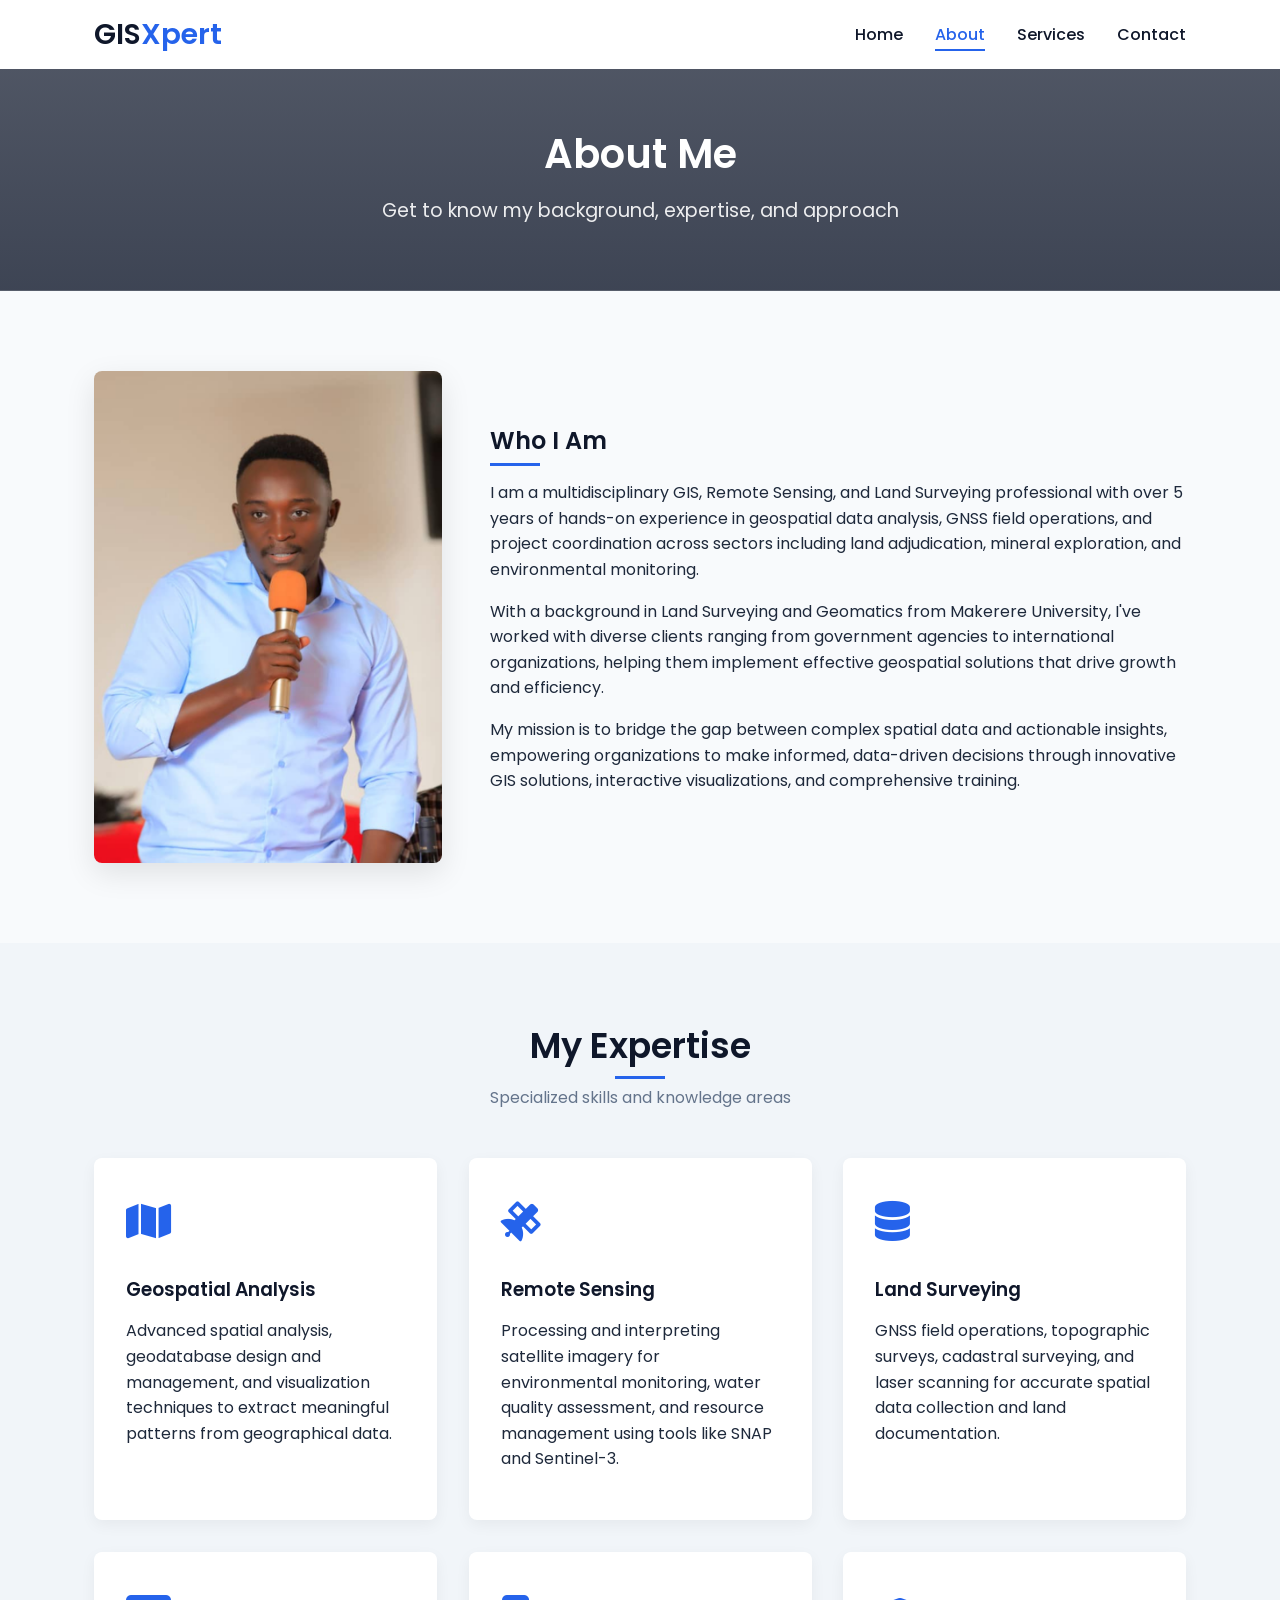
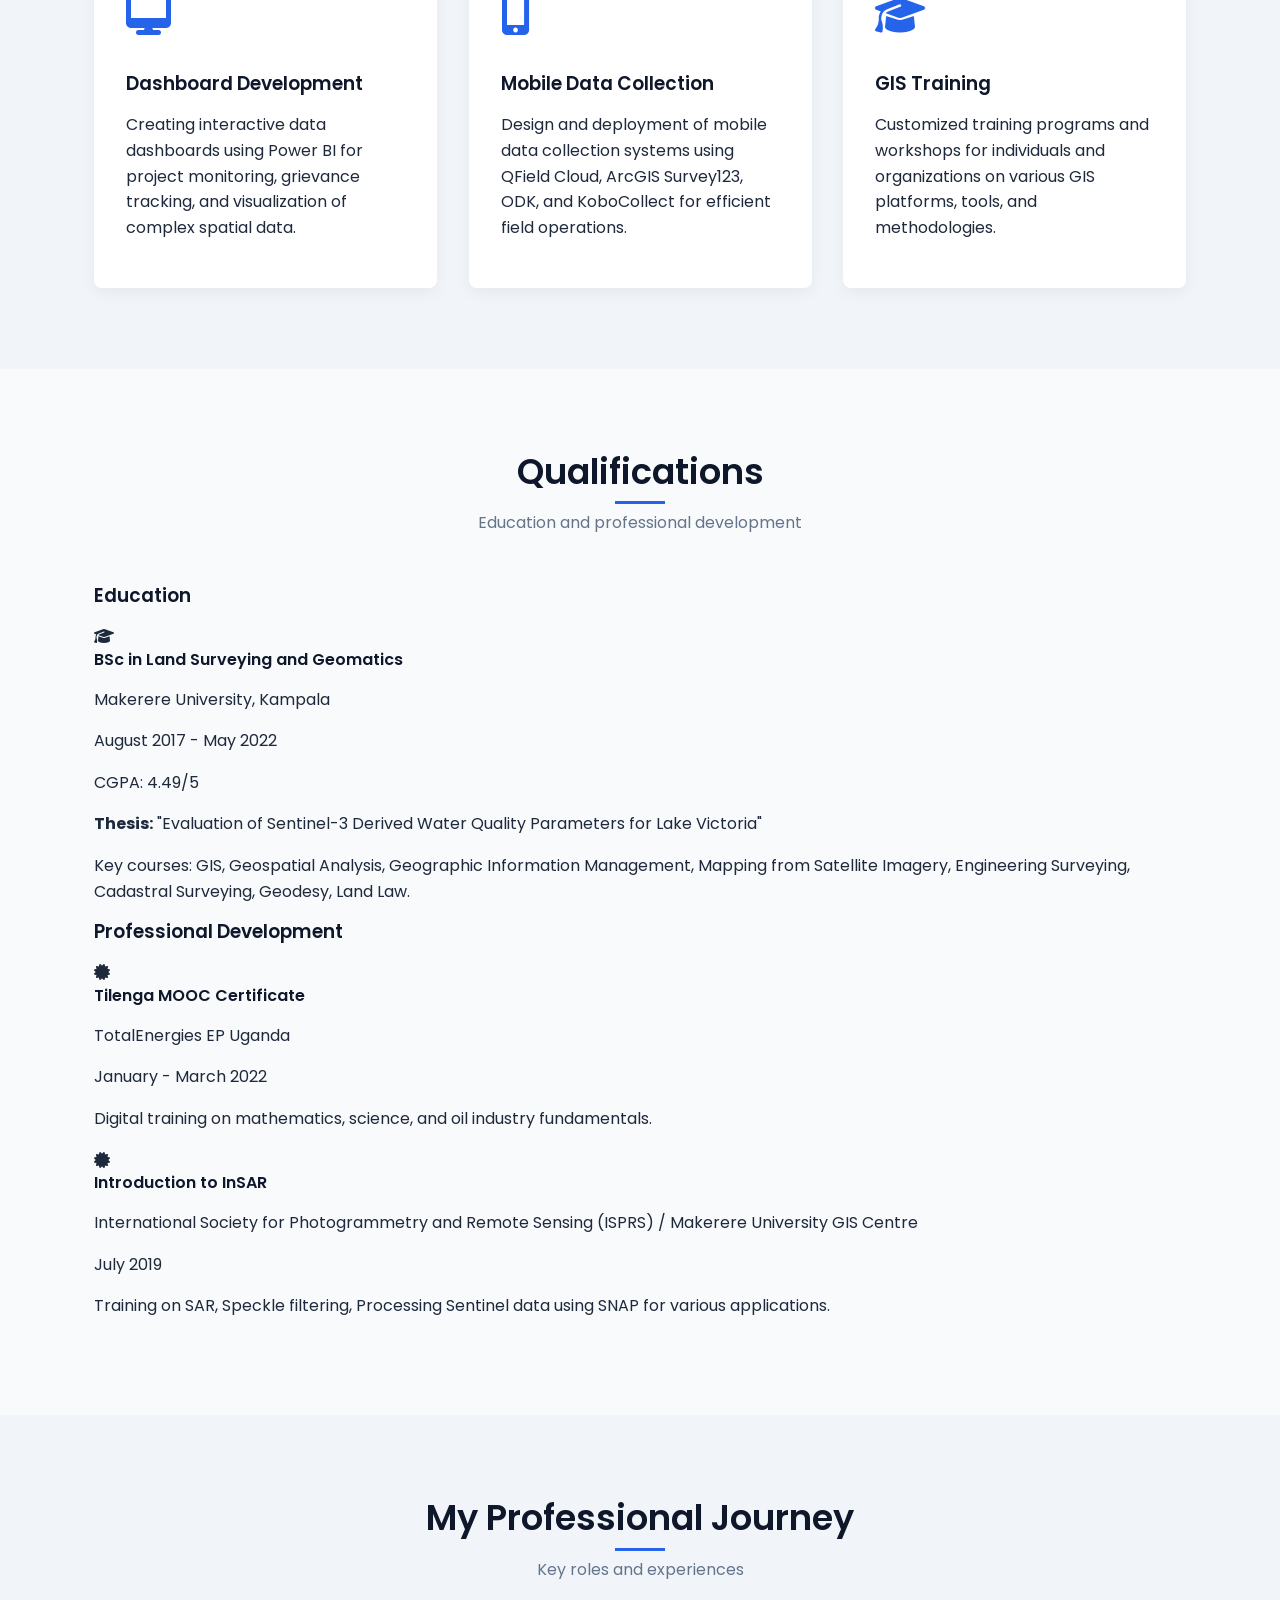
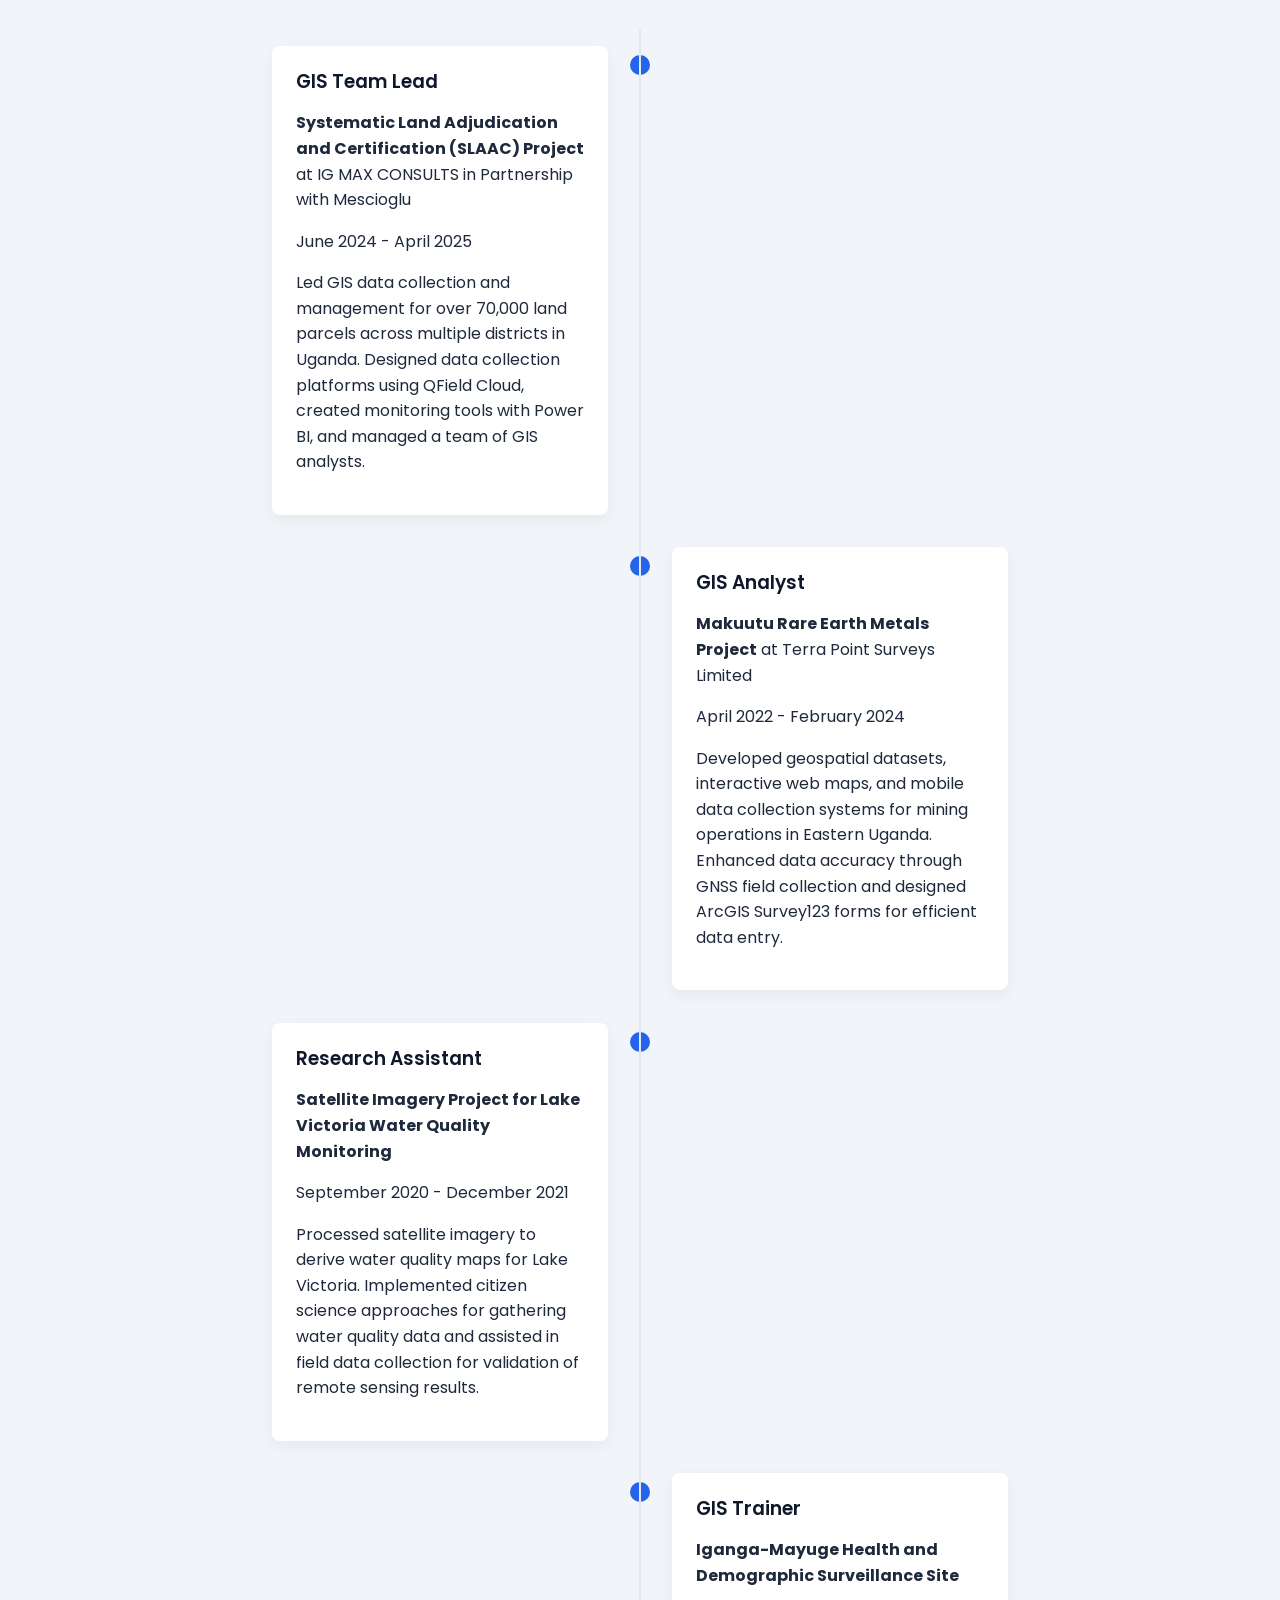
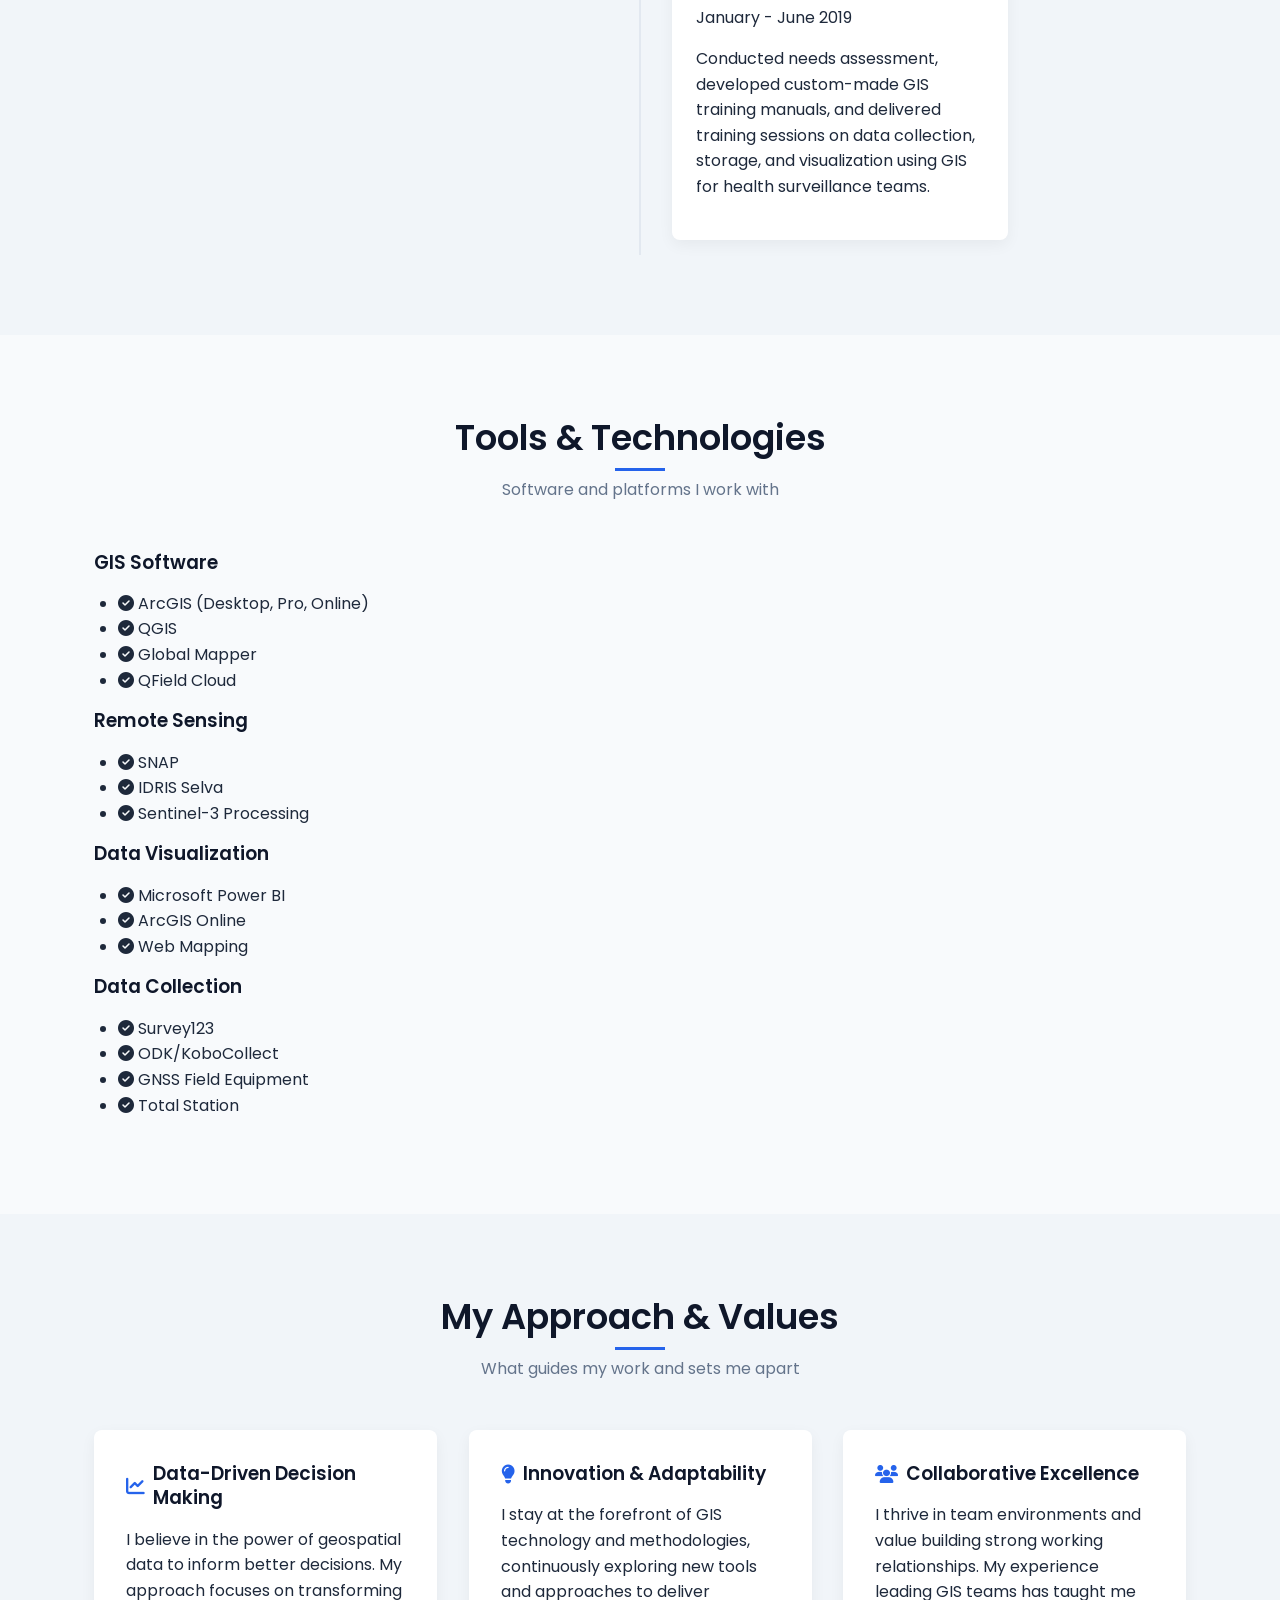
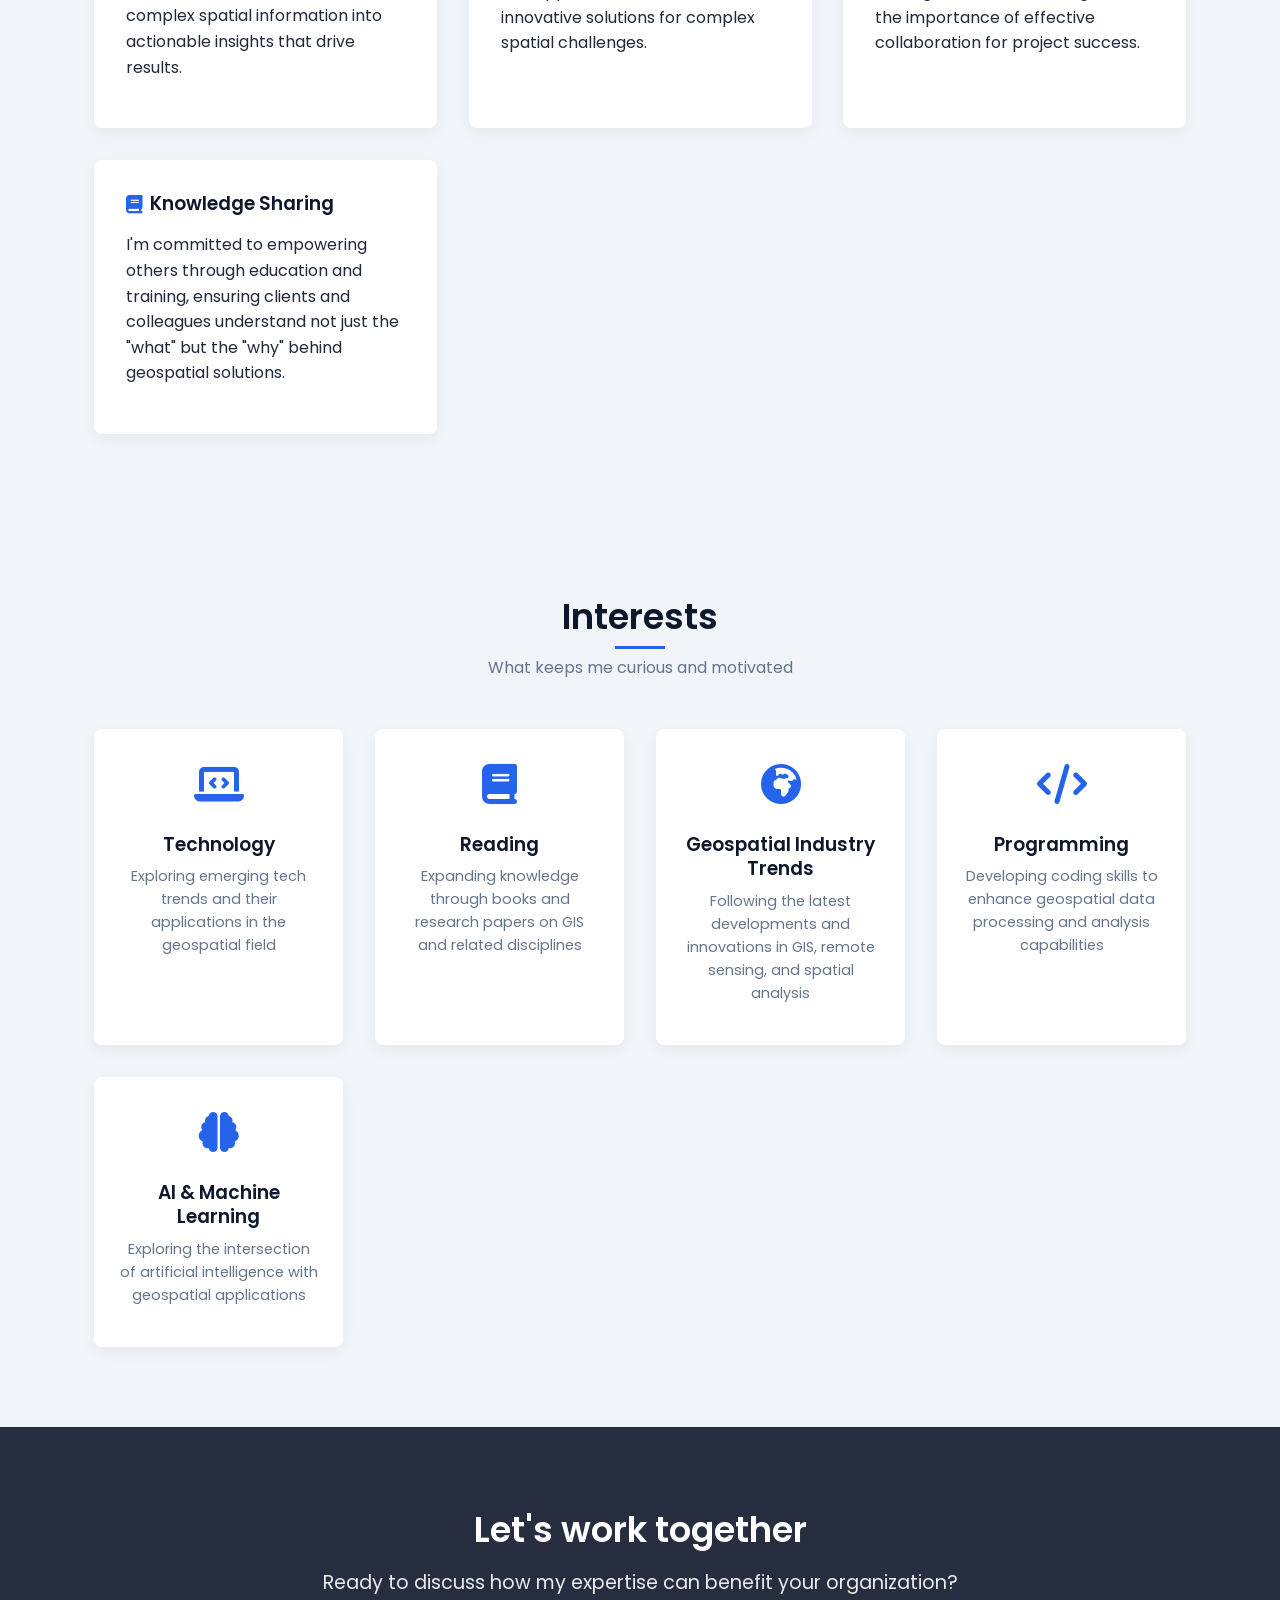
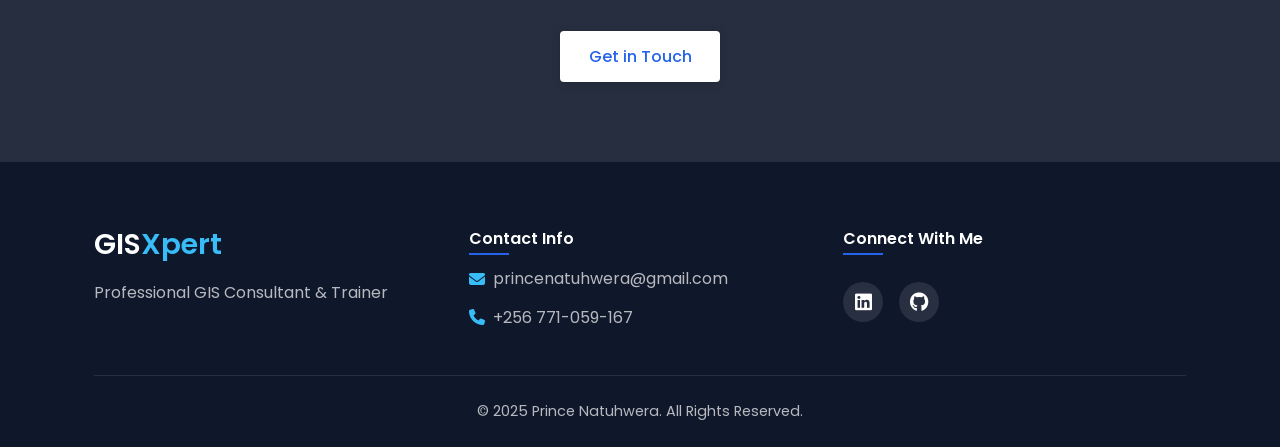
==== about.html @ b5d8c7f3 "Initial commit" ====
<!DOCTYPE html>
<html lang="en">
<head>
    <meta charset="UTF-8">
    <meta name="viewport" content="width=device-width, initial-scale=1.0">
    <meta name="description" content="Learn about Natuhwera Prince - GIS Consultant, Remote Sensing Expert, and Land Surveying Professional">
    <title>About Me | Prince Natuhwera - GIS Consultant & Trainer</title>
    <link rel="stylesheet" href="assets/css/style.css">
    <link rel="stylesheet" href="assets/css/responsive.css">
    <link rel="preconnect" href="https://fonts.googleapis.com">
    <link rel="preconnect" href="https://fonts.gstatic.com" crossorigin>
    <link href="https://fonts.googleapis.com/css2?family=Poppins:wght@300;400;500;600;700&display=swap" rel="stylesheet">
    <link rel="stylesheet" href="https://cdnjs.cloudflare.com/ajax/libs/font-awesome/6.4.0/css/all.min.css">
    <link rel="icon" type="image/x-icon" href="favicon.ico">
</head>
<body>
    <!-- Header -->
    <header id="header">
        <div class="container">
            <div class="logo">
                <a href="index.html">
                    <h1>GIS<span>Xpert</span></h1>
                </a>
            </div>
            <nav id="nav-menu">
                <ul class="nav-links">
                    <li><a href="index.html">Home</a></li>
                    <li><a href="about.html" class="active">About</a></li>
                    <li><a href="services.html">Services</a></li>
                    <li><a href="contact.html">Contact</a></li>
                </ul>
                <div class="hamburger">
                    <span class="bar"></span>
                    <span class="bar"></span>
                    <span class="bar"></span>
                </div>
            </nav>
        </div>
    </header>

    <!-- Page Banner -->
    <section id="page-banner">
        <div class="container">
            <h1>About Me</h1>
            <p>Get to know my background, expertise, and approach</p>
        </div>
    </section>

    <!-- About Me Section -->
    <section id="about-me">
        <div class="container">
            <div class="about-content">
                <div class="about-image">
                    <img src="assets/images/Prince.png" alt="Prince Natuhwera - GIS Consultant Profile Photo">
                </div>
                <div class="about-text">
                    <h2>Who I Am</h2>
                    <p>I am a multidisciplinary GIS, Remote Sensing, and Land Surveying professional with over 5 years of hands-on experience in geospatial data analysis, GNSS field operations, and project coordination across sectors including land adjudication, mineral exploration, and environmental monitoring.</p>
                    <p>With a background in Land Surveying and Geomatics from Makerere University, I've worked with diverse clients ranging from government agencies to international organizations, helping them implement effective geospatial solutions that drive growth and efficiency.</p>
                    <p>My mission is to bridge the gap between complex spatial data and actionable insights, empowering organizations to make informed, data-driven decisions through innovative GIS solutions, interactive visualizations, and comprehensive training.</p>
                </div>
            </div>
        </div>
    </section>

    <!-- Expertise Section -->
    <section id="expertise" class="alt-bg">
        <div class="container">
            <div class="section-title">
                <h2>My Expertise</h2>
                <p>Specialized skills and knowledge areas</p>
            </div>
            <div class="expertise-grid">
                <div class="expertise-card">
                    <div class="expertise-icon">
                        <i class="fas fa-map"></i>
                    </div>
                    <h3>Geospatial Analysis</h3>
                    <p>Advanced spatial analysis, geodatabase design and management, and visualization techniques to extract meaningful patterns from geographical data.</p>
                </div>
                <div class="expertise-card">
                    <div class="expertise-icon">
                        <i class="fas fa-satellite"></i>
                    </div>
                    <h3>Remote Sensing</h3>
                    <p>Processing and interpreting satellite imagery for environmental monitoring, water quality assessment, and resource management using tools like SNAP and Sentinel-3.</p>
                </div>
                <div class="expertise-card">
                    <div class="expertise-icon">
                        <i class="fas fa-database"></i>
                    </div>
                    <h3>Land Surveying</h3>
                    <p>GNSS field operations, topographic surveys, cadastral surveying, and laser scanning for accurate spatial data collection and land documentation.</p>
                </div>
                <div class="expertise-card">
                    <div class="expertise-icon">
                        <i class="fas fa-desktop"></i>
                    </div>
                    <h3>Dashboard Development</h3>
                    <p>Creating interactive data dashboards using Power BI for project monitoring, grievance tracking, and visualization of complex spatial data.</p>
                </div>
                <div class="expertise-card">
                    <div class="expertise-icon">
                        <i class="fas fa-mobile-alt"></i>
                    </div>
                    <h3>Mobile Data Collection</h3>
                    <p>Design and deployment of mobile data collection systems using QField Cloud, ArcGIS Survey123, ODK, and KoboCollect for efficient field operations.</p>
                </div>
                <div class="expertise-card">
                    <div class="expertise-icon">
                        <i class="fas fa-graduation-cap"></i>
                    </div>
                    <h3>GIS Training</h3>
                    <p>Customized training programs and workshops for individuals and organizations on various GIS platforms, tools, and methodologies.</p>
                </div>
            </div>
        </div>
    </section>

    <!-- Qualifications Section -->
    <section id="qualifications">
        <div class="container">
            <div class="section-title">
                <h2>Qualifications</h2>
                <p>Education and professional development</p>
            </div>
            <div class="qualifications-content">
                <div class="education">
                    <h3>Education</h3>
                    <div class="qualification-item">
                        <div class="qualification-icon">
                            <i class="fas fa-graduation-cap"></i>
                        </div>
                        <div class="qualification-details">
                            <h4>BSc in Land Surveying and Geomatics</h4>
                            <p class="qualification-institution">Makerere University, Kampala</p>
                            <p class="qualification-years">August 2017 - May 2022</p>
                            <p>CGPA: 4.49/5</p>
                            <p><strong>Thesis:</strong> "Evaluation of Sentinel-3 Derived Water Quality Parameters for Lake Victoria"</p>
                            <p>Key courses: GIS, Geospatial Analysis, Geographic Information Management, Mapping from Satellite Imagery, Engineering Surveying, Cadastral Surveying, Geodesy, Land Law.</p>
                        </div>
                    </div>
                </div>
                
                <div class="certifications">
                    <h3>Professional Development</h3>
                    <div class="qualification-item">
                        <div class="qualification-icon">
                            <i class="fas fa-certificate"></i>
                        </div>
                        <div class="qualification-details">
                            <h4>Tilenga MOOC Certificate</h4>
                            <p class="qualification-institution">TotalEnergies EP Uganda</p>
                            <p class="qualification-years">January - March 2022</p>
                            <p>Digital training on mathematics, science, and oil industry fundamentals.</p>
                        </div>
                    </div>
                    <div class="qualification-item">
                        <div class="qualification-icon">
                            <i class="fas fa-certificate"></i>
                        </div>
                        <div class="qualification-details">
                            <h4>Introduction to InSAR</h4>
                            <p class="qualification-institution">International Society for Photogrammetry and Remote Sensing (ISPRS) / Makerere University GIS Centre</p>
                            <p class="qualification-years">July 2019</p>
                            <p>Training on SAR, Speckle filtering, Processing Sentinel data using SNAP for various applications.</p>
                        </div>
                    </div>
                </div>
            </div>
        </div>
    </section>

    <!-- Professional Journey -->
    <section id="journey" class="alt-bg">
        <div class="container">
            <div class="section-title">
                <h2>My Professional Journey</h2>
                <p>Key roles and experiences</p>
            </div>
            <div class="timeline">
                <div class="timeline-item">
                    <div class="timeline-dot"></div>
                    <div class="timeline-content">
                        <h3>GIS Team Lead</h3>
                        <p><strong>Systematic Land Adjudication and Certification (SLAAC) Project</strong> at IG MAX CONSULTS in Partnership with Mescioglu</p>
                        <p>June 2024 - April 2025</p>
                        <p>Led GIS data collection and management for over 70,000 land parcels across multiple districts in Uganda. Designed data collection platforms using QField Cloud, created monitoring tools with Power BI, and managed a team of GIS analysts.</p>
                    </div>
                </div>
                <div class="timeline-item">
                    <div class="timeline-dot"></div>
                    <div class="timeline-content">
                        <h3>GIS Analyst</h3>
                        <p><strong>Makuutu Rare Earth Metals Project</strong> at Terra Point Surveys Limited</p>
                        <p>April 2022 - February 2024</p>
                        <p>Developed geospatial datasets, interactive web maps, and mobile data collection systems for mining operations in Eastern Uganda. Enhanced data accuracy through GNSS field collection and designed ArcGIS Survey123 forms for efficient data entry.</p>
                    </div>
                </div>
                <div class="timeline-item">
                    <div class="timeline-dot"></div>
                    <div class="timeline-content">
                        <h3>Research Assistant</h3>
                        <p><strong>Satellite Imagery Project for Lake Victoria Water Quality Monitoring</strong></p>
                        <p>September 2020 - December 2021</p>
                        <p>Processed satellite imagery to derive water quality maps for Lake Victoria. Implemented citizen science approaches for gathering water quality data and assisted in field data collection for validation of remote sensing results.</p>
                    </div>
                </div>
                <div class="timeline-item">
                    <div class="timeline-dot"></div>
                    <div class="timeline-content">
                        <h3>GIS Trainer</h3>
                        <p><strong>Iganga-Mayuge Health and Demographic Surveillance Site</strong></p>
                        <p>January - June 2019</p>
                        <p>Conducted needs assessment, developed custom-made GIS training manuals, and delivered training sessions on data collection, storage, and visualization using GIS for health surveillance teams.</p>
                    </div>
                </div>
            </div>
        </div>
    </section>

    <!-- Tools & Technologies -->
    <section id="tools">
        <div class="container">
            <div class="section-title">
                <h2>Tools & Technologies</h2>
                <p>Software and platforms I work with</p>
            </div>
            <div class="tools-grid">
                <div class="tool-category">
                    <h3>GIS Software</h3>
                    <ul class="tools-list">
                        <li><i class="fas fa-check-circle"></i> ArcGIS (Desktop, Pro, Online)</li>
                        <li><i class="fas fa-check-circle"></i> QGIS</li>
                        <li><i class="fas fa-check-circle"></i> Global Mapper</li>
                        <li><i class="fas fa-check-circle"></i> QField Cloud</li>
                    </ul>
                </div>
                <div class="tool-category">
                    <h3>Remote Sensing</h3>
                    <ul class="tools-list">
                        <li><i class="fas fa-check-circle"></i> SNAP</li>
                        <li><i class="fas fa-check-circle"></i> IDRIS Selva</li>
                        <li><i class="fas fa-check-circle"></i> Sentinel-3 Processing</li>
                    </ul>
                </div>
                <div class="tool-category">
                    <h3>Data Visualization</h3>
                    <ul class="tools-list">
                        <li><i class="fas fa-check-circle"></i> Microsoft Power BI</li>
                        <li><i class="fas fa-check-circle"></i> ArcGIS Online</li>
                        <li><i class="fas fa-check-circle"></i> Web Mapping</li>
                    </ul>
                </div>
                <div class="tool-category">
                    <h3>Data Collection</h3>
                    <ul class="tools-list">
                        <li><i class="fas fa-check-circle"></i> Survey123</li>
                        <li><i class="fas fa-check-circle"></i> ODK/KoboCollect</li>
                        <li><i class="fas fa-check-circle"></i> GNSS Field Equipment</li>
                        <li><i class="fas fa-check-circle"></i> Total Station</li>
                    </ul>
                </div>
            </div>
        </div>
    </section>

    <!-- Values Section -->
    <section id="values" class="alt-bg">
        <div class="container">
            <div class="section-title">
                <h2>My Approach & Values</h2>
                <p>What guides my work and sets me apart</p>
            </div>
            <div class="values-container">
                <div class="value-card">
                    <h3><i class="fas fa-chart-line"></i> Data-Driven Decision Making</h3>
                    <p>I believe in the power of geospatial data to inform better decisions. My approach focuses on transforming complex spatial information into actionable insights that drive results.</p>
                </div>
                <div class="value-card">
                    <h3><i class="fas fa-lightbulb"></i> Innovation & Adaptability</h3>
                    <p>I stay at the forefront of GIS technology and methodologies, continuously exploring new tools and approaches to deliver innovative solutions for complex spatial challenges.</p>
                </div>
                <div class="value-card">
                    <h3><i class="fas fa-users"></i> Collaborative Excellence</h3>
                    <p>I thrive in team environments and value building strong working relationships. My experience leading GIS teams has taught me the importance of effective collaboration for project success.</p>
                </div>
                <div class="value-card">
                    <h3><i class="fas fa-book"></i> Knowledge Sharing</h3>
                    <p>I'm committed to empowering others through education and training, ensuring clients and colleagues understand not just the "what" but the "why" behind geospatial solutions.</p>
                </div>
            </div>
        </div>
    </section>

    <!-- Interests Section -->
    <section id="interests">
        <div class="container">
            <div class="section-title">
                <h2>Interests</h2>
                <p>What keeps me curious and motivated</p>
            </div>
            <div class="interests-container">
                <div class="interest-item">
                    <div class="interest-icon">
                        <i class="fas fa-laptop-code"></i>
                    </div>
                    <h3>Technology</h3>
                    <p>Exploring emerging tech trends and their applications in the geospatial field</p>
                </div>
                <div class="interest-item">
                    <div class="interest-icon">
                        <i class="fas fa-book"></i>
                    </div>
                    <h3>Reading</h3>
                    <p>Expanding knowledge through books and research papers on GIS and related disciplines</p>
                </div>
                <div class="interest-item">
                    <div class="interest-icon">
                        <i class="fas fa-globe-africa"></i>
                    </div>
                    <h3>Geospatial Industry Trends</h3>
                    <p>Following the latest developments and innovations in GIS, remote sensing, and spatial analysis</p>
                </div>
                <div class="interest-item">
                    <div class="interest-icon">
                        <i class="fas fa-code"></i>
                    </div>
                    <h3>Programming</h3>
                    <p>Developing coding skills to enhance geospatial data processing and analysis capabilities</p>
                </div>
                <div class="interest-item">
                    <div class="interest-icon">
                        <i class="fas fa-brain"></i>
                    </div>
                    <h3>AI & Machine Learning</h3>
                    <p>Exploring the intersection of artificial intelligence with geospatial applications</p>
                </div>
            </div>
        </div>
    </section>

    <!-- CTA Section -->
    <section id="cta">
        <div class="container">
            <div class="cta-content">
                <h2>Let's work together</h2>
                <p>Ready to discuss how my expertise can benefit your organization?</p>
                <a href="contact.html" class="btn btn-light">Get in Touch</a>
            </div>
        </div>
    </section>

    <!-- Footer -->
    <footer id="footer">
        <div class="container">
            <div class="footer-content">
                <div class="footer-logo">
                    <h3>GIS<span>Xpert</span></h3>
                    <p>Professional GIS Consultant & Trainer</p>
                </div>
                <div class="footer-contact">
                    <h4>Contact Info</h4>
                    <p><i class="fas fa-envelope"></i> princenatuhwera@gmail.com</p>
                    <p><i class="fas fa-phone"></i> +256 771-059-167</p>
                </div>
                <div class="footer-social">
                    <h4>Connect With Me</h4>
                    <div class="social-icons">
                        <a href="#" target="_blank"><i class="fab fa-linkedin"></i></a>
                        <a href="#" target="_blank"><i class="fab fa-github"></i></a>
                    </div>
                </div>
            </div>
            <div class="footer-bottom">
                <p>&copy; 2025 Prince Natuhwera. All Rights Reserved.</p>
            </div>
        </div>
    </footer>

    <script src="assets/js/main.js"></script>
    <script src="assets/js/animation.js"></script>
</body>
</html>
---- assets/css/style.css ----
/* 
  Main Stylesheet for GIS Expert Portfolio Website
  Version: 1.0
*/

/*--------------------------------------------------------------
# General Styles
--------------------------------------------------------------*/
:root {
    /* Color Variables */
    --primary-color: #2563eb;
    --primary-dark: #1d4ed8;
    --secondary-color: #0f172a;
    --accent-color: #38bdf8;
    --light-color: #f8fafc;
    --dark-color: #1e293b;
    --gray-color: #64748b;
    --light-gray: #e2e8f0;
    
    /* Typography */
    --body-font: 'Poppins', sans-serif;
    --heading-weight: 600;
    --body-weight: 400;
    
    /* Spacing */
    --section-padding: 5rem 0;
}

* {
    margin: 0;
    padding: 0;
    box-sizing: border-box;
}

html {
    scroll-behavior: smooth;
}

body {
    font-family: var(--body-font);
    font-weight: var(--body-weight);
    line-height: 1.6;
    color: var(--dark-color);
    background-color: var(--light-color);
    overflow-x: hidden;
}

h1, h2, h3, h4, h5, h6 {
    font-weight: var(--heading-weight);
    line-height: 1.3;
    margin-bottom: 1rem;
    color: var(--secondary-color);
}

p {
    margin-bottom: 1rem;
}

a {
    color: var(--primary-color);
    text-decoration: none;
    transition: all 0.3s ease;
}

a:hover {
    color: var(--primary-dark);
}

ul, ol {
    padding-left: 1.5rem;
    margin-bottom: 1rem;
}

img {
    max-width: 100%;
    height: auto;
    display: block;
}

.container {
    width: 100%;
    max-width: 1200px;
    margin: 0 auto;
    padding: 0 1.5rem;
}

section {
    padding: var(--section-padding);
}

.alt-bg {
    background-color: #f1f5f9;
}

.section-title {
    text-align: center;
    margin-bottom: 3rem;
}

.section-title h2 {
    font-size: 2.2rem;
    margin-bottom: 1rem;
    position: relative;
    display: inline-block;
}

.section-title h2::after {
    content: '';
    position: absolute;
    bottom: -10px;
    left: 50%;
    transform: translateX(-50%);
    width: 50px;
    height: 3px;
    background-color: var(--primary-color);
}

.section-title p {
    color: var(--gray-color);
    max-width: 700px;
    margin: 0 auto;
}

/*--------------------------------------------------------------
# Buttons
--------------------------------------------------------------*/
.btn {
    display: inline-block;
    padding: 0.8rem 1.8rem;
    border-radius: 4px;
    font-weight: 500;
    text-align: center;
    cursor: pointer;
    transition: all 0.3s ease;
    border: none;
    font-size: 1rem;
}

.btn-primary {
    background-color: var(--primary-color);
    color: white;
}

.btn-primary:hover {
    background-color: var(--primary-dark);
    color: white;
}

.btn-secondary {
    background-color: transparent;
    color: var(--primary-color);
    border: 1px solid var(--primary-color);
}

.btn-secondary:hover {
    background-color: var(--primary-color);
    color: white;
}

.btn-light {
    background-color: white;
    color: var(--primary-color);
    box-shadow: 0 2px 10px rgba(0, 0, 0, 0.1);
}

.btn-light:hover {
    background-color: var(--light-gray);
    color: var(--primary-color);
}

/*--------------------------------------------------------------
# Header
--------------------------------------------------------------*/
#header {
    position: fixed;
    top: 0;
    left: 0;
    width: 100%;
    z-index: 1000;
    background-color: white;
    box-shadow: 0 2px 10px rgba(0, 0, 0, 0.1);
    transition: all 0.3s ease;
}

#header .container {
    display: flex;
    justify-content: space-between;
    align-items: center;
    padding: 1rem 1.5rem;
}

.logo a {
    display: flex;
    align-items: center;
    color: var(--secondary-color);
}

.logo h1 {
    font-size: 1.8rem;
    margin-bottom: 0;
}

.logo span {
    color: var(--primary-color);
}

.nav-links {
    display: flex;
    list-style: none;
    margin: 0;
    padding: 0;
}

.nav-links li {
    margin-left: 2rem;
}

.nav-links a {
    color: var(--secondary-color);
    font-weight: 500;
    position: relative;
}

.nav-links a::after {
    content: '';
    position: absolute;
    bottom: -5px;
    left: 0;
    width: 0;
    height: 2px;
    background-color: var(--primary-color);
    transition: width 0.3s ease;
}

.nav-links a:hover::after,
.nav-links a.active::after {
    width: 100%;
}

.nav-links a.active {
    color: var(--primary-color);
}

.hamburger {
    display: none;
    cursor: pointer;
}

.bar {
    display: block;
    width: 25px;
    height: 3px;
    margin: 5px auto;
    background-color: var(--secondary-color);
    transition: all 0.3s ease;
}

/*--------------------------------------------------------------
# Hero Section
--------------------------------------------------------------*/
#hero {
    background: linear-gradient(rgba(15, 23, 42, 0.7), rgba(15, 23, 42, 0.8)), url('../images/Hero.png');
    background-size: cover;
    background-position: center;
    height: 100vh;
    display: flex;
    align-items: center;
    text-align: center;
    padding: 0;
    margin-top: 0;
    color: white;
}

#hero .container {
    max-width: 800px;
}

.hero-content h1 {
    font-size: 2.8rem;
    margin-bottom: 1rem;
    color: white;
}

.hero-content h2 {
    font-size: 1.8rem;
    margin-bottom: 1.5rem;
    color: var(--accent-color);
}

.hero-content p {
    font-size: 1.2rem;
    margin-bottom: 2rem;
    color: rgba(255, 255, 255, 0.9);
}

/*--------------------------------------------------------------
# Page Banner
--------------------------------------------------------------*/
#page-banner {
    background: linear-gradient(rgba(15, 23, 42, 0.7), rgba(15, 23, 42, 0.8)), url('../images/banner-bg.jpg');
    background-size: cover;
    background-position: center;
    text-align: center;
    padding: 8rem 0 4rem;
    color: white;
}

#page-banner h1 {
    font-size: 2.5rem;
    margin-bottom: 1rem;
    color: white;
}

#page-banner p {
    font-size: 1.2rem;
    max-width: 700px;
    margin: 0 auto;
    color: rgba(255, 255, 255, 0.9);
}

/*--------------------------------------------------------------
# Services Preview Section
--------------------------------------------------------------*/
#services-preview {
    padding: var(--section-padding);
}

.services-container {
    display: grid;
    grid-template-columns: repeat(auto-fit, minmax(300px, 1fr));
    gap: 2rem;
}

.service-card {
    background-color: white;
    border-radius: 8px;
    padding: 2rem;
    text-align: center;
    box-shadow: 0 5px 15px rgba(0, 0, 0, 0.05);
    transition: all 0.3s ease;
}

.service-card:hover {
    transform: translateY(-10px);
    box-shadow: 0 10px 25px rgba(0, 0, 0, 0.1);
}

.service-icon {
    margin-bottom: 1.5rem;
    font-size: 2.5rem;
    color: var(--primary-color);
}

.service-card h3 {
    margin-bottom: 1rem;
}

.service-card p {
    margin-bottom: 1.5rem;
    color: var(--gray-color);
}

/*--------------------------------------------------------------
# Service Section Styles
--------------------------------------------------------------*/
.service-section {
    padding: var(--section-padding);
}

.service-content {
    display: grid;
    grid-template-columns: 1fr 1fr;
    gap: 3rem;
    align-items: center;
}

.service-content.reversed {
    direction: rtl;
}

.service-content.reversed .service-details {
    direction: ltr;
}

.service-image {
    overflow: hidden;
    border-radius: 8px;
    box-shadow: 0 10px 30px rgba(0, 0, 0, 0.1);
}

.service-details h2 {
    margin-bottom: 1.5rem;
    font-size: 2rem;
}

.service-details h3 {
    margin: 1.5rem 0 0.5rem;
    font-size: 1.3rem;
}

.service-details .service-icon {
    display: inline-block;
    width: 80px;
    height: 80px;
    line-height: 80px;
    background-color: rgba(37, 99, 235, 0.1);
    border-radius: 50%;
    text-align: center;
    margin-bottom: 1.5rem;
}

.additional-services-grid {
    display: grid;
    grid-template-columns: repeat(auto-fit, minmax(250px, 1fr));
    gap: 2rem;
    margin-top: 2rem;
}

.additional-service-card {
    background-color: white;
    padding: 1.5rem;
    border-radius: 8px;
    box-shadow: 0 5px 15px rgba(0, 0, 0, 0.05);
    transition: all 0.3s ease;
}

.additional-service-card:hover {
    transform: translateY(-5px);
    box-shadow: 0 10px 25px rgba(0, 0, 0, 0.1);
}

.additional-service-card .service-icon {
    font-size: 2rem;
    margin-bottom: 1rem;
}

.additional-service-card h3 {
    margin-bottom: 0.5rem;
}

.additional-service-card p {
    color: var(--gray-color);
}

/*--------------------------------------------------------------
# Process Steps
--------------------------------------------------------------*/
.process-steps {
    display: flex;
    justify-content: space-between;
    max-width: 1000px;
    margin: 0 auto;
    position: relative;
    flex-wrap: wrap;
}

.process-steps::before {
    content: '';
    position: absolute;
    top: 50px;
    left: 0;
    width: 100%;
    height: 2px;
    background-color: var(--light-gray);
    z-index: 1;
}

.process-step {
    position: relative;
    z-index: 2;
    text-align: center;
    flex: 1;
    min-width: 160px;
    padding: 0 10px;
    margin-bottom: 20px;
}

.step-number {
    width: 50px;
    height: 50px;
    background-color: var(--primary-color);
    color: white;
    border-radius: 50%;
    display: flex;
    align-items: center;
    justify-content: center;
    font-size: 1.2rem;
    font-weight: bold;
    margin: 0 auto 1rem;
}

.process-step h3 {
    margin-bottom: 0.5rem;
}

.process-step p {
    font-size: 0.9rem;
    color: var(--gray-color);
}

/*--------------------------------------------------------------
# Featured Projects
--------------------------------------------------------------*/
#featured-projects {
    padding: var(--section-padding);
}

.projects-container {
    display: grid;
    grid-template-columns: repeat(auto-fit, minmax(350px, 1fr));
    gap: 2rem;
}

.project-card {
    background-color: white;
    border-radius: 8px;
    overflow: hidden;
    box-shadow: 0 5px 15px rgba(0, 0, 0, 0.05);
    transition: all 0.3s ease;
}

.project-card:hover {
    transform: translateY(-10px);
    box-shadow: 0 15px 30px rgba(0, 0, 0, 0.1);
}

.project-img {
    height: 240px;
    overflow: hidden;
}

.project-img img {
    width: 100%;
    height: 100%;
    object-fit: cover;
    transition: transform 0.5s ease;
}

.project-card:hover .project-img img {
    transform: scale(1.05);
}

.project-info {
    padding: 1.5rem;
}

.project-info h3 {
    margin-bottom: 0.5rem;
}

.project-info p {
    color: var(--gray-color);
    margin-bottom: 1.5rem;
}

.view-all {
    text-align: center;
    margin-top: 3rem;
}

/*--------------------------------------------------------------
# Portfolio Projects
--------------------------------------------------------------*/
#portfolio-filter {
    text-align: center;
    margin-bottom: 3rem;
}

.filter-buttons {
    display: inline-flex;
    flex-wrap: wrap;
    gap: 1rem;
    justify-content: center;
}

.filter-btn {
    padding: 0.5rem 1.5rem;
    background-color: white;
    border: 1px solid var(--light-gray);
    border-radius: 4px;
    cursor: pointer;
    transition: all 0.3s ease;
    font-weight: 500;
}

.filter-btn:hover,
.filter-btn.active {
    background-color: var(--primary-color);
    color: white;
    border-color: var(--primary-color);
}

.projects-grid {
    display: grid;
    grid-template-columns: repeat(auto-fill, minmax(350px, 1fr));
    gap: 2rem;
}

.project-item {
    margin-bottom: 2rem;
}

.project-card {
    background-color: white;
    border-radius: 8px;
    overflow: hidden;
    box-shadow: 0 5px 15px rgba(0, 0, 0, 0.05);
    transition: all 0.3s ease;
}

.project-image {
    position: relative;
    height: 240px;
    overflow: hidden;
}

.project-image img {
    width: 100%;
    height: 100%;
    object-fit: cover;
    transition: transform 0.5s ease;
}

.project-overlay {
    position: absolute;
    top: 0;
    left: 0;
    width: 100%;
    height: 100%;
    background-color: rgba(15, 23, 42, 0.8);
    display: flex;
    flex-direction: column;
    align-items: center;
    justify-content: center;
    opacity: 0;
    transition: opacity 0.3s ease;
}

.project-image:hover .project-overlay {
    opacity: 1;
}

.project-image:hover img {
    transform: scale(1.05);
}

.project-category {
    background-color: var(--primary-color);
    color: white;
    padding: 0.3rem 1rem;
    border-radius: 4px;
    margin-bottom: 1rem;
    font-size: 0.9rem;
}

.project-link {
    z-index: 2;
}

/*--------------------------------------------------------------
# Project Modals
--------------------------------------------------------------*/
.project-modal {
    display: none;
    position: fixed;
    top: 0;
    left: 0;
    width: 100%;
    height: 100%;
    background-color: rgba(0, 0, 0, 0.8);
    z-index: 2000;
    overflow-y: auto;
}

.modal-content {
    position: relative;
    background-color: white;
    width: 90%;
    max-width: 900px;
    margin: 5% auto;
    border-radius: 8px;
    padding: 2rem;
}

.close-modal {
    position: absolute;
    top: 1.5rem;
    right: 1.5rem;
    font-size: 2rem;
    cursor: pointer;
    color: var(--gray-color);
    transition: color 0.3s ease;
}

.close-modal:hover {
    color: var(--primary-color);
}

.modal-header {
    margin-bottom: 2rem;
}

.project-meta {
    display: flex;
    flex-wrap: wrap;
    gap: 1.5rem;
    margin-top: 1rem;
    color: var(--gray-color);
}

.project-gallery {
    display: grid;
    grid-template-columns: repeat(auto-fill, minmax(400px, 1fr));
    gap: 1.5rem;
    margin-bottom: 2rem;
}

.project-gallery img {
    border-radius: 4px;
    width: 100%;
    height: auto;
}

.project-description h3 {
    margin: 1.5rem 0 1rem;
}

/*--------------------------------------------------------------
# About Me Section
--------------------------------------------------------------*/
#about-me {
    padding: var(--section-padding);
}

.about-content {
    display: grid;
    grid-template-columns: 1fr 2fr;
    gap: 3rem;
    align-items: center;
}

.about-image {
    border-radius: 8px;
    overflow: hidden;
    box-shadow: 0 10px 30px rgba(0, 0, 0, 0.1);
}

.about-text h2 {
    margin-bottom: 1.5rem;
    position: relative;
    display: inline-block;
}

.about-text h2::after {
    content: '';
    position: absolute;
    bottom: -10px;
    left: 0;
    width: 50px;
    height: 3px;
    background-color: var(--primary-color);
}

/*--------------------------------------------------------------
# Expertise Section
--------------------------------------------------------------*/
#expertise {
    padding: var(--section-padding);
    background-color: #f1f5f9;
}

.expertise-grid {
    display: grid;
    grid-template-columns: repeat(auto-fill, minmax(300px, 1fr));
    gap: 2rem;
}

.expertise-card {
    background-color: white;
    padding: 2rem;
    border-radius: 8px;
    box-shadow: 0 5px 15px rgba(0, 0, 0, 0.05);
    transition: all 0.3s ease;
}

.expertise-card:hover {
    transform: translateY(-10px);
    box-shadow: 0 15px 30px rgba(0, 0, 0, 0.1);
}

.expertise-icon {
    font-size: 2.5rem;
    color: var(--primary-color);
    margin-bottom: 1.5rem;
}

/*--------------------------------------------------------------
# Timeline
--------------------------------------------------------------*/
.timeline {
    position: relative;
    max-width: 800px;
    margin: 0 auto;
}

.timeline::after {
    content: '';
    position: absolute;
    width: 2px;
    background-color: var(--light-gray);
    top: 0;
    bottom: 0;
    left: 50%;
    margin-left: -1px;
}

.timeline-item {
    padding: 1rem 2rem;
    position: relative;
    width: 50%;
    box-sizing: border-box;
}

.timeline-item:nth-child(odd) {
    left: 0;
}

.timeline-item:nth-child(even) {
    left: 50%;
}

.timeline-dot {
    width: 20px;
    height: 20px;
    background-color: var(--primary-color);
    border-radius: 50%;
    position: absolute;
    top: 25px;
    z-index: 1;
}

.timeline-item:nth-child(odd) .timeline-dot {
    right: -10px;
}

.timeline-item:nth-child(even) .timeline-dot {
    left: -10px;
}

.timeline-content {
    padding: 1.5rem;
    background-color: white;
    border-radius: 8px;
    box-shadow: 0 5px 15px rgba(0, 0, 0, 0.05);
}

/*--------------------------------------------------------------
# Values Section
--------------------------------------------------------------*/
#values {
    padding: var(--section-padding);
}

.values-container {
    display: grid;
    grid-template-columns: repeat(auto-fit, minmax(250px, 1fr));
    gap: 2rem;
}

.value-card {
    background-color: white;
    padding: 2rem;
    border-radius: 8px;
    box-shadow: 0 5px 15px rgba(0, 0, 0, 0.05);
    transition: all 0.3s ease;
}

.value-card:hover {
    transform: translateY(-5px);
    box-shadow: 0 15px 30px rgba(0, 0, 0, 0.1);
}

.value-card h3 {
    display: flex;
    align-items: center;
    margin-bottom: 1rem;
}

.value-card h3 i {
    color: var(--primary-color);
    margin-right: 0.5rem;
}

/*--------------------------------------------------------------
# Interests Section
--------------------------------------------------------------*/
#interests {
    padding: var(--section-padding);
    background-color: #f1f5f9;
}

.interests-container {
    display: grid;
    grid-template-columns: repeat(auto-fill, minmax(200px, 1fr));
    gap: 2rem;
    margin-top: 2rem;
}

.interest-item {
    background-color: white;
    border-radius: 8px;
    padding: 1.5rem;
    text-align: center;
    box-shadow: 0 5px 15px rgba(0, 0, 0, 0.05);
    transition: all 0.3s ease;
}

.interest-item:hover {
    transform: translateY(-10px);
    box-shadow: 0 15px 30px rgba(0, 0, 0, 0.1);
}

.interest-icon {
    font-size: 2.5rem;
    color: var(--primary-color);
    margin-bottom: 1rem;
}

.interest-item h3 {
    margin-bottom: 0.5rem;
}

.interest-item p {
    color: var(--gray-color);
    font-size: 0.9rem;
}

/*--------------------------------------------------------------
# Testimonials
--------------------------------------------------------------*/
#testimonials {
    padding: var(--section-padding);
}

.testimonial-slider {
    position: relative;
    max-width: 900px;
    margin: 0 auto;
}

.testimonial-item {
    background-color: white;
    padding: 2rem;
    border-radius: 8px;
    box-shadow: 0 5px 15px rgba(0, 0, 0, 0.05);
    margin-bottom: 2rem;
}

.testimonial-content {
    font-style: italic;
    margin-bottom: 1.5rem;
}

.testimonial-author {
    display: flex;
    align-items: center;
}

.testimonial-author img {
    width: 60px;
    height: 60px;
    border-radius: 50%;
    margin-right: 1rem;
}

.author-info h4 {
    margin-bottom: 0.2rem;
}

.author-info p {
    color: var(--gray-color);
    margin-bottom: 0;
    font-size: 0.9rem;
}

/*--------------------------------------------------------------
# CTA Section
--------------------------------------------------------------*/
#cta {
    background: linear-gradient(rgba(15, 23, 42, 0.9), rgba(15, 23, 42, 0.9)), url('../images/cta-bg.jpg');
    background-size: cover;
    background-position: center;
    text-align: center;
    padding: 5rem 0;
    color: white;
}

.cta-content h2 {
    color: white;
    font-size: 2.2rem;
    margin-bottom: 1rem;
}

.cta-content p {
    color: rgba(255, 255, 255, 0.9);
    font-size: 1.2rem;
    max-width: 700px;
    margin: 0 auto 2rem;
}

/*--------------------------------------------------------------
# Contact Section
--------------------------------------------------------------*/
#contact {
    padding: var(--section-padding);
}

.contact-content {
    display: grid;
    grid-template-columns: repeat(auto-fit, minmax(350px, 1fr));
    gap: 3rem;
}

.contact-info h2,
.contact-form h2 {
    margin-bottom: 1.5rem;
    position: relative;
    display: inline-block;
}

.contact-info h2::after,
.contact-form h2::after {
    content: '';
    position: absolute;
    bottom: -10px;
    left: 0;
    width: 50px;
    height: 3px;
    background-color: var(--primary-color);
}

.contact-details {
    margin-top: 2rem;
}

.contact-item {
    display: flex;
    margin-bottom: 1.5rem;
}

.contact-icon {
    width: 50px;
    height: 50px;
    background-color: rgba(37, 99, 235, 0.1);
    border-radius: 50%;
    display: flex;
    align-items: center;
    justify-content: center;
    margin-right: 1rem;
    font-size: 1.2rem;
    color: var(--primary-color);
}

.contact-text h3 {
    margin-bottom: 0.2rem;
}

.contact-text p {
    color: var(--gray-color);
}

.social-connect {
    margin-top: 2.5rem;
}

.social-icons {
    display: flex;
    gap: 1rem;
    margin-top: 1rem;
}

.social-icons a {
    width: 40px;
    height: 40px;
    background-color: rgba(37, 99, 235, 0.1);
    border-radius: 50%;
    display: flex;
    align-items: center;
    justify-content: center;
    font-size: 1.2rem;
    color: var(--primary-color);
    transition: all 0.3s ease;
}

.social-icons a:hover {
    background-color: var(--primary-color);
    color: white;
}

/*--------------------------------------------------------------
# Contact Form
--------------------------------------------------------------*/
.contact-form {
    background-color: white;
    padding: 2rem;
    border-radius: 8px;
    box-shadow: 0 5px 15px rgba(0, 0, 0, 0.05);
}

.form-group {
    margin-bottom: 1.5rem;
}

.form-group label {
    display: block;
    margin-bottom: 0.5rem;
    font-weight: 500;
}

.form-group input,
.form-group textarea {
    width: 100%;
    padding: 0.8rem;
    border: 1px solid var(--light-gray);
    border-radius: 4px;
    font-family: var(--body-font);
    font-size: 1rem;
    transition: all 0.3s ease;
}

.form-group input:focus,
.form-group textarea:focus {
    outline: none;
    border-color: var(--primary-color);
    box-shadow: 0 0 0 2px rgba(37, 99, 235, 0.2);
}

.checkbox-group {
    display: flex;
    align-items: flex-start;
}

.checkbox-group input {
    width: auto;
    margin-right: 0.5rem;
    margin-top: 5px;
}

.checkbox-group label {
    font-size: 0.9rem;
    color: var(--gray-color);
}

#form-status {
    margin-top: 1rem;
    padding: 0.8rem;
    border-radius: 4px;
    display: none;
}

/*--------------------------------------------------------------
# Map Section
--------------------------------------------------------------*/
#map-section {
    padding: 0 0 5rem;
}

.map-container {
    height: 450px;
    border-radius: 8px;
    overflow: hidden;
    box-shadow: 0 5px 15px rgba(0, 0, 0, 0.05);
}

/*--------------------------------------------------------------
# FAQ Section
--------------------------------------------------------------*/
#faq {
    padding: var(--section-padding);
}

.faq-container {
    max-width: 800px;
    margin: 0 auto;
}

.faq-item {
    background-color: white;
    border-radius: 8px;
    margin-bottom: 1rem;
    overflow: hidden;
    box-shadow: 0 2px 10px rgba(0, 0, 0, 0.05);
}

.faq-question {
    padding: 1.5rem;
    cursor: pointer;
    display: flex;
    justify-content: space-between;
    align-items: center;
}

.faq-question h3 {
    margin-bottom: 0;
    font-size: 1.2rem;
}

.faq-toggle {
    transition: transform 0.3s ease;
}

.faq-toggle.active {
    transform: rotate(45deg);
}

.faq-answer {
    padding: 0 1.5rem 1.5rem;
    display: none;
}

.faq-answer.active {
    display: block;
}


/*--------------------------------------------------------------
# Footer (Continuation)
--------------------------------------------------------------*/
#footer {
    background-color: var(--secondary-color);
    color: white;
    padding: 4rem 0 0;
}

.footer-content {
    display: grid;
    grid-template-columns: repeat(auto-fit, minmax(250px, 1fr));
    gap: 2rem;
    margin-bottom: 2rem;
}

.footer-logo h3 {
    font-size: 1.8rem;
    margin-bottom: 1rem;
    color: white;
}

.footer-logo span {
    color: var(--accent-color);
}

.footer-logo p {
    color: rgba(255, 255, 255, 0.7);
}

.footer-contact h4,
.footer-social h4 {
    color: white;
    margin-bottom: 1rem;
    position: relative;
    display: inline-block;
}

.footer-contact h4::after,
.footer-social h4::after {
    content: '';
    position: absolute;
    bottom: -5px;
    left: 0;
    width: 40px;
    height: 2px;
    background-color: var(--primary-color);
}

.footer-contact p {
    display: flex;
    align-items: center;
    margin-bottom: 0.8rem;
    color: rgba(255, 255, 255, 0.7);
}

.footer-contact p i {
    margin-right: 0.5rem;
    color: var(--accent-color);
}

.footer-social .social-icons {
    display: flex;
    gap: 1rem;
}

.footer-social .social-icons a {
    color: white;
    background-color: rgba(255, 255, 255, 0.1);
    width: 40px;
    height: 40px;
    border-radius: 50%;
    display: flex;
    align-items: center;
    justify-content: center;
    transition: all 0.3s ease;
}

.footer-social .social-icons a:hover {
    background-color: var(--primary-color);
    transform: translateY(-5px);
}

.footer-bottom {
    text-align: center;
    padding: 1.5rem 0;
    border-top: 1px solid rgba(255, 255, 255, 0.1);
}

.footer-bottom p {
    color: rgba(255, 255, 255, 0.7);
    margin-bottom: 0;
    font-size: 0.9rem;
}

/*--------------------------------------------------------------
# Animations
--------------------------------------------------------------*/
.fade-in {
    opacity: 0.2; /* Start with slight visibility */
    transform: translateY(20px);
    will-change: opacity, transform;
    transition: opacity 0.5s ease, transform 0.5s ease;
}

.fade-in.active {
    opacity: 1;
    transform: translateY(0);
}

.slide-in-left {
    opacity: 0.2; /* Start with slight visibility */
    transform: translateX(-50px);
    will-change: opacity, transform;
    transition: opacity 0.5s ease, transform 0.5s ease;
}

.slide-in-left.active {
    opacity: 1;
    transform: translateX(0);
}

.slide-in-right {
    opacity: 0.2; /* Start with slight visibility */
    transform: translateX(50px);
    will-change: opacity, transform;
    transition: opacity 0.5s ease, transform 0.5s ease;
}

.slide-in-right.active {
    opacity: 1;
    transform: translateX(0);
}

/*--------------------------------------------------------------
# Animation Fixes to Prevent Content Disappearing
--------------------------------------------------------------*/
/* Override with !important to ensure visibility */
.fade-in.active, .slide-in-left.active, .slide-in-right.active {
    opacity: 1 !important;
    transform: translateY(0) !important;
}

/* Fallback to ensure content visibility after animations */
@media (prefers-reduced-motion: reduce) {
    .fade-in, .slide-in-left, .slide-in-right {
        opacity: 1 !important;
        transform: none !important;
        transition: none !important;
    }
}

/* Ensure all elements are visible on smaller screens where animations might cause issues */
@media screen and (max-width: 768px) {
    .fade-in, .slide-in-left, .slide-in-right {
        transition-duration: 0.3s;
    }
}

/* Ensure all elements are visible on very small screens */
@media screen and (max-width: 480px) {
    .fade-in, .slide-in-left, .slide-in-right {
        opacity: 1 !important;
        transform: none !important;
        transition: none !important;
    }
}

/* Animation error failsafe */
body.animation-error .fade-in,
body.animation-error .slide-in-left,
body.animation-error .slide-in-right {
    opacity: 1 !important;
    transform: none !important;
    transition: none !important;
}

/*--------------------------------------------------------------
# Responsive Styles
--------------------------------------------------------------*/

/* Large Devices */
@media screen and (max-width: 1200px) {
    .container {
        max-width: 960px;
    }
    
    .hero-content h1 {
        font-size: 2.5rem;
    }
    
    .hero-content h2 {
        font-size: 1.6rem;
    }
}

/* Medium Devices */
@media screen and (max-width: 992px) {
    .container {
        max-width: 720px;
    }
    
    /* Service Section */
    .service-content {
        grid-template-columns: 1fr;
    }
    
    .service-content.reversed {
        direction: ltr;
    }
    
    .service-image {
        order: 1;
    }
    
    .service-details {
        order: 2;
    }
    
    /* About Section */
    .about-content {
        grid-template-columns: 1fr;
    }
    
    .about-image {
        max-width: 400px;
        margin: 0 auto;
    }
    
    /* Timeline */
    .timeline::after {
        left: 31px;
    }
    
    .timeline-item {
        width: 100%;
        padding-left: 70px;
        padding-right: 25px;
    }
    
    .timeline-item:nth-child(even) {
        left: 0;
    }
    
    .timeline-dot {
        left: 21px;
    }
    
    .timeline-item:nth-child(odd) .timeline-dot {
        right: auto;
        left: 21px;
    }
    
    /* Project Cards */
    .projects-container {
        grid-template-columns: repeat(auto-fit, minmax(300px, 1fr));
    }
}

/* Small Devices */
@media screen and (max-width: 768px) {
    .container {
        max-width: 540px;
    }
    
    /* Typography */
    h1 {
        font-size: 2.2rem;
    }
    
    h2 {
        font-size: 1.8rem;
    }
    
    /* Header/Navigation */
    .nav-links {
        position: fixed;
        left: -100%;
        top: 70px;
        flex-direction: column;
        background-color: white;
        width: 100%;
        text-align: center;
        transition: 0.3s;
        box-shadow: 0 10px 27px rgba(0, 0, 0, 0.05);
        padding: 2rem 0;
        z-index: 999;
    }
    
    /* Interests Container */
    .interests-container {
        grid-template-columns: repeat(auto-fill, minmax(150px, 1fr));
    }
    
    .nav-links.active {
        left: 0;
    }
    
    .nav-links li {
        margin: 1.5rem 0;
    }
    
    .hamburger {
        display: block;
    }
    
    .hamburger.active .bar:nth-child(2) {
        opacity: 0;
    }
    
    .hamburger.active .bar:nth-child(1) {
        transform: translateY(8px) rotate(45deg);
    }
    
    .hamburger.active .bar:nth-child(3) {
        transform: translateY(-8px) rotate(-45deg);
    }
    
    /* Hero Section */
    .hero-content h1 {
        font-size: 2.2rem;
    }
    
    .hero-content h2 {
        font-size: 1.5rem;
    }
    
    /* Project Cards */
    .projects-grid {
        grid-template-columns: repeat(auto-fill, minmax(280px, 1fr));
    }
    
    /* Project Gallery */
    .project-gallery {
        grid-template-columns: 1fr;
    }
    
    /* Services container */
    .services-container {
        grid-template-columns: 1fr;
    }
    
    /* Contact content */
    .contact-content {
        grid-template-columns: 1fr;
    }
    
    /* Footer content */
    .footer-content {
        grid-template-columns: 1fr;
        text-align: center;
    }
    
    .footer-contact h4::after,
    .footer-social h4::after {
        left: 50%;
        transform: translateX(-50%);
    }
    
    .footer-contact p {
        justify-content: center;
    }
    
    .social-icons {
        justify-content: center;
    }
}

/* Extra Small Devices */
@media screen and (max-width: 576px) {
    /* Header */
    #header .container {
        padding: 0.8rem 1rem;
    }
    
    .logo h1 {
        font-size: 1.5rem;
    }
    
    /* Hero */
    #hero {
        height: 80vh;
    }
    
    /* Process Steps */
    .process-steps::before {
        display: none;
    }
    
    .process-step {
        min-width: 100%;
        margin-bottom: 2rem;
    }
    
    /* Additional Services */
    .additional-services-grid {
        grid-template-columns: 1fr;
    }
    
    /* Expertise Grid */
    .expertise-grid {
        grid-template-columns: 1fr;
    }
    
    /* Values Container */
    .values-container {
        grid-template-columns: 1fr;
    }
    
    /* Interests Container */
    .interests-container {
        grid-template-columns: 1fr 1fr;
    }
    
    /* Contact Form */
    .contact-form {
        padding: 1.5rem;
    }
    
    /* Project Modal */
    .modal-content {
        padding: 1.5rem;
        width: 95%;
    }
    
    /* Service cards */
    .service-card {
        padding: 1.5rem;
    }
    
    /* Project images */
    .project-image {
        height: 200px;
    }
    
    /* Buttons */
    .btn {
        padding: 0.6rem 1.4rem;
        font-size: 0.9rem;
    }
    
    /* Form elements */
    .form-group input,
    .form-group textarea {
        padding: 0.6rem;
    }
    
    /* Section padding */
    section {
        padding: 3rem 0;
    }
}

/* Very Small Devices */
@media screen and (max-width: 420px) {
    /* Further reduce font sizes */
    .hero-content h1 {
        font-size: 1.8rem;
    }
    
    .hero-content h2 {
        font-size: 1.3rem;
    }
    
    .section-title h2 {
        font-size: 1.6rem;
    }
    
    /* Adjust spacing */
    .section-title {
        margin-bottom: 2rem;
    }
    
    /* Smaller project images */
    .project-image {
        height: 180px;
    }
    
    /* Reduce icon sizes */
    .service-icon,
    .expertise-icon {
        font-size: 2rem;
    }
    
    /* Adjust testimonial padding */
    .testimonial-item {
        padding: 1.5rem;
    }
    
    /* Smaller map */
    .map-container {
        height: 300px;
    }
}

/* Print Styles */
@media print {
    #header, .hamburger, #cta, #footer {
        display: none;
    }
    
    body {
        color: #000;
        background: #fff;
    }
    
    a {
        color: #000;
        text-decoration: underline;
    }
    
    .container {
        width: 100%;
        max-width: 100%;
    }
    
    section {
        page-break-inside: avoid;
    }
}
---- assets/css/responsive.css ----
/* 
  Responsive Stylesheet for GIS Expert Portfolio Website
  Version: 1.0
*/

/*--------------------------------------------------------------
# Primary Media Queries for Responsive Layout
--------------------------------------------------------------*/

/* Extra Large Devices (large desktops) */
@media (max-width: 1400px) {
    /* Adjust container max-width */
    .container {
        max-width: 1140px;
    }
}

/* Large Devices (desktops) */
@media (max-width: 1200px) {
    /* Adjust container max-width */
    .container {
        max-width: 960px;
    }
    
    /* Slightly reduce heading sizes */
    .hero-content h1 {
        font-size: 2.5rem;
    }
    
    .hero-content h2 {
        font-size: 1.6rem;
    }
    
    /* Project cards */
    .projects-container {
        grid-template-columns: repeat(auto-fit, minmax(280px, 1fr));
    }
}

/* Medium Devices (tablets) */
@media (max-width: 992px) {
    /* Adjust container max-width */
    .container {
        max-width: 720px;
    }
    
    /* Header adjustments */
    .logo h1 {
        font-size: 1.6rem;
    }
    
    /* Two-column layouts become single column */
    .service-content,
    .about-content {
        grid-template-columns: 1fr;
        gap: 2rem;
    }
    
    /* Service section direction fix for reversed layout */
    .service-content.reversed {
        direction: ltr;
    }
    
    /* Order service content on mobile */
    .service-image {
        order: 1;
    }
    .service-details {
        order: 2;
    }
    
    /* Center align about image */
    .about-image {
        max-width: 400px;
        margin: 0 auto;
    }
    
    /* Process steps */
    .process-steps {
        flex-direction: column;
    }
    
    .process-steps::before {
        display: none;
    }
    
    .step-number {
        margin: 0 auto 1rem;
    }
    
    /* Testimonial adjustments */
    .testimonial-author {
        flex-direction: column;
        text-align: center;
    }
    
    .testimonial-author img {
        margin: 0 auto 1rem;
    }
    
    /* Timeline adjustments */
    .timeline::after {
        left: 31px;
    }
    
    .timeline-item {
        width: 100%;
        padding-left: 70px;
        padding-right: 25px;
    }
    
    .timeline-item:nth-child(even) {
        left: 0;
    }
    
    .timeline-dot {
        left: 21px;
    }
    
    .timeline-item:nth-child(odd) .timeline-dot {
        right: auto;
        left: 21px;
    }
}

/* Small Devices (landscape phones) */
@media (max-width: 768px) {
    /* Adjust container max-width */
    .container {
        max-width: 540px;
    }
    
    /* Header/Navigation */
    .nav-links {
        position: fixed;
        left: -100%;
        top: 70px;
        flex-direction: column;
        background-color: white;
        width: 100%;
        text-align: center;
        transition: 0.3s;
        box-shadow: 0 10px 27px rgba(0, 0, 0, 0.05);
        padding: 2rem 0;
        z-index: 999;
    }
    
    .nav-links.active {
        left: 0;
    }
    
    .nav-links li {
        margin: 1.5rem 0;
    }
    
    .hamburger {
        display: block;
    }
    
    /* Typography adjustments */
    h1, .hero-content h1 {
        font-size: 2rem;
    }
    
    h2, .section-title h2 {
        font-size: 1.6rem;
    }
    
    /* Hero section */
    #hero {
        height: 100vh;
        padding-top: 80px;
    }
    
    /* Page Banner */
    #page-banner {
        padding: 6rem 0 3rem;
    }
    
    /* Services container */
    .services-container {
        grid-template-columns: 1fr;
    }
    
    /* Projects grid */
    .projects-container,
    .projects-grid {
        grid-template-columns: 1fr;
    }
    
    /* Contact content */
    .contact-content {
        grid-template-columns: 1fr;
    }
    
    /* Footer */
    .footer-content {
        grid-template-columns: 1fr;
        text-align: center;
    }
    
    .footer-contact h4::after,
    .footer-social h4::after {
        left: 50%;
        transform: translateX(-50%);
    }
    
    .footer-contact p {
        justify-content: center;
    }
    
    .footer-social .social-icons {
        justify-content: center;
    }
    
    /* Project modals */
    .modal-content {
        width: 95%;
        padding: 1.5rem;
    }
    
    /* Expertise, additional services, values */
    .expertise-grid,
    .additional-services-grid,
    .values-container {
        grid-template-columns: 1fr;
    }
}

/* Extra Small Devices (phones) */
@media (max-width: 576px) {
    /* Header */
    #header .container {
        padding: 0.8rem 1rem;
    }
    
    .logo h1 {
        font-size: 1.4rem;
    }
    
    /* Typography */
    h1, .hero-content h1 {
        font-size: 1.8rem;
    }
    
    h2, .section-title h2 {
        font-size: 1.4rem;
    }
    
    .hero-content p,
    #page-banner p {
        font-size: 1rem;
    }
    
    /* Services */
    .service-card {
        padding: 1.5rem;
    }
    
    /* Project cards */
    .project-image {
        height: 200px;
    }
    
    /* Form elements */
    .form-group input,
    .form-group textarea {
        padding: 0.6rem;
    }
    
    /* Button sizes */
    .btn {
        padding: 0.6rem 1.4rem;
        font-size: 0.9rem;
    }
    
    /* Section padding */
    section {
        padding: 3rem 0;
    }
    
    /* CTA section */
    #cta {
        padding: 3rem 0;
    }
    
    .cta-content h2 {
        font-size: 1.5rem;
    }
    
    .cta-content p {
        font-size: 1rem;
    }
    
    /* Map height */
    .map-container {
        height: 300px;
    }
}

/* Very Small Devices */
@media (max-width: 400px) {
    /* Further reduce sizes for very small screens */
    .section-title h2 {
        font-size: 1.3rem;
    }
    
    .process-step {
        padding: 0;
    }
    
    .project-image {
        height: 180px;
    }
    
    .service-icon,
    .expertise-icon {
        font-size: 2rem;
    }
    
    .testimonial-item {
        padding: 1.5rem;
    }
}
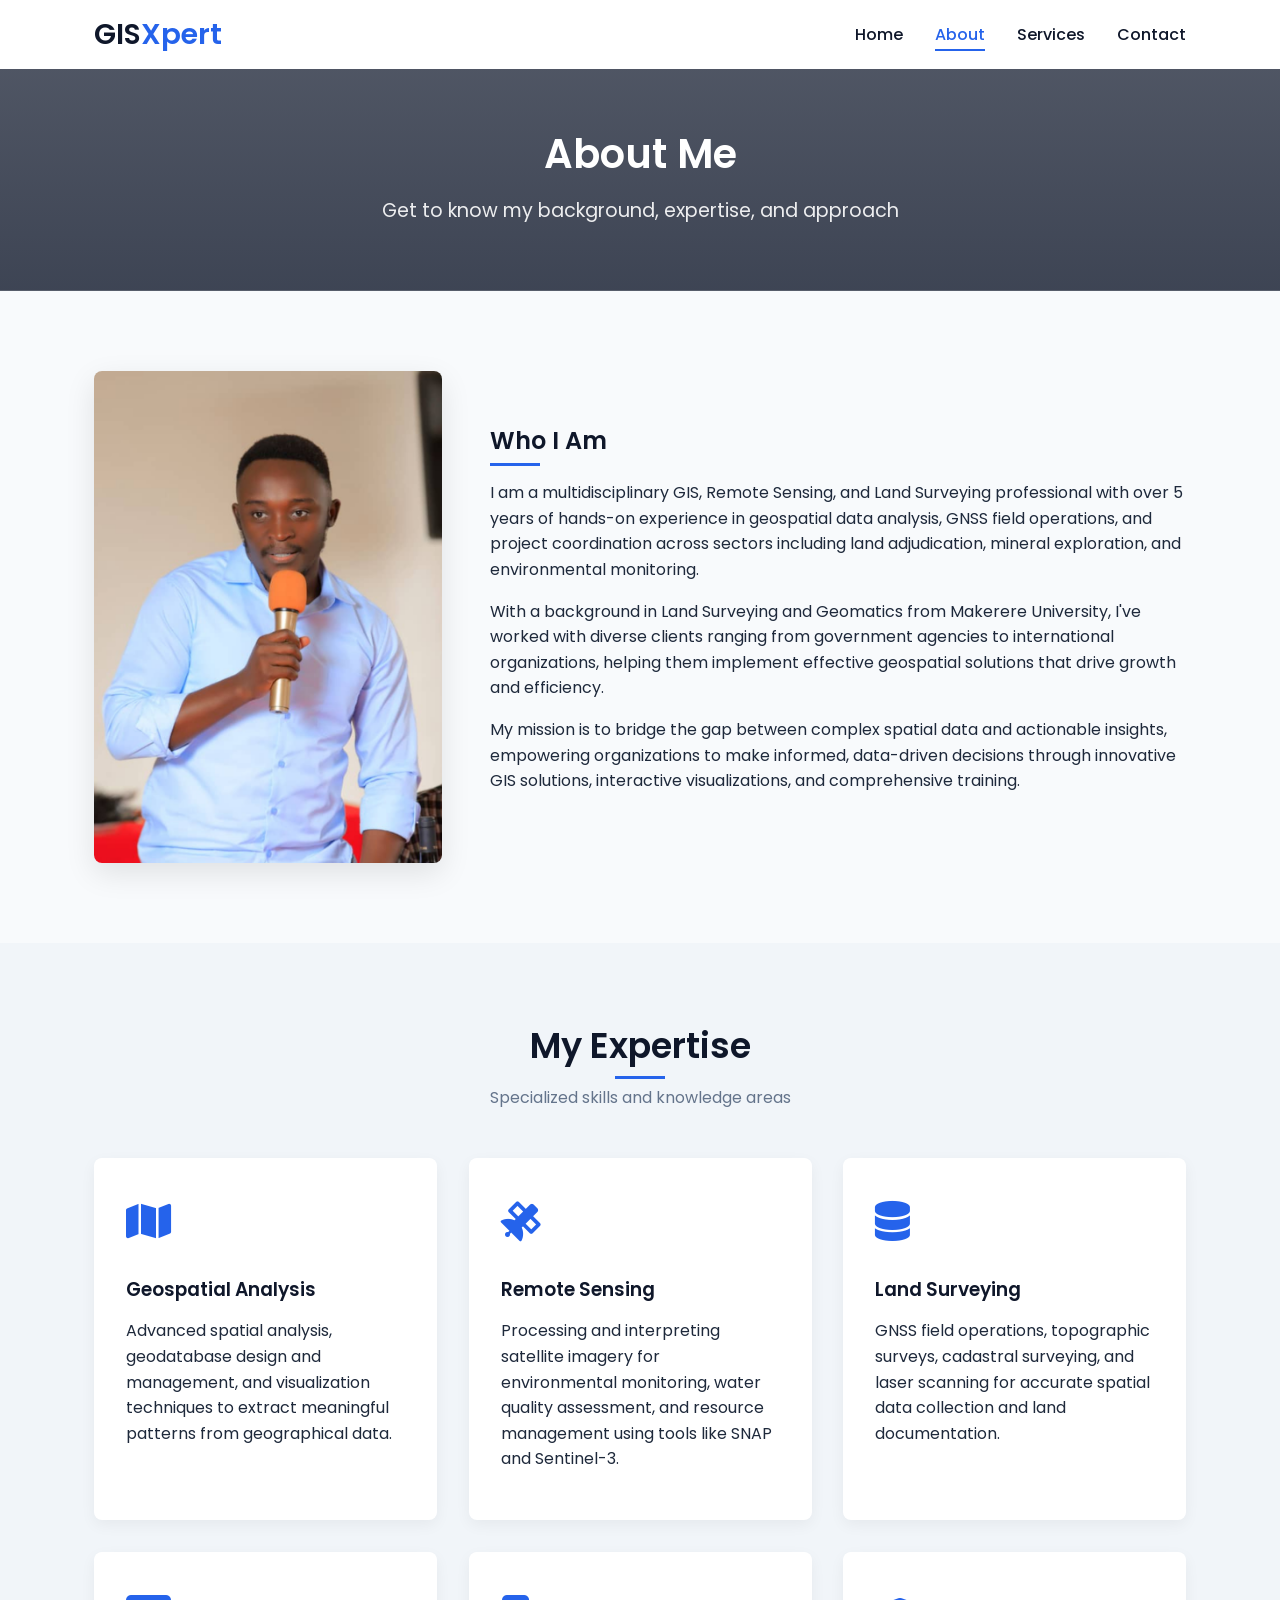
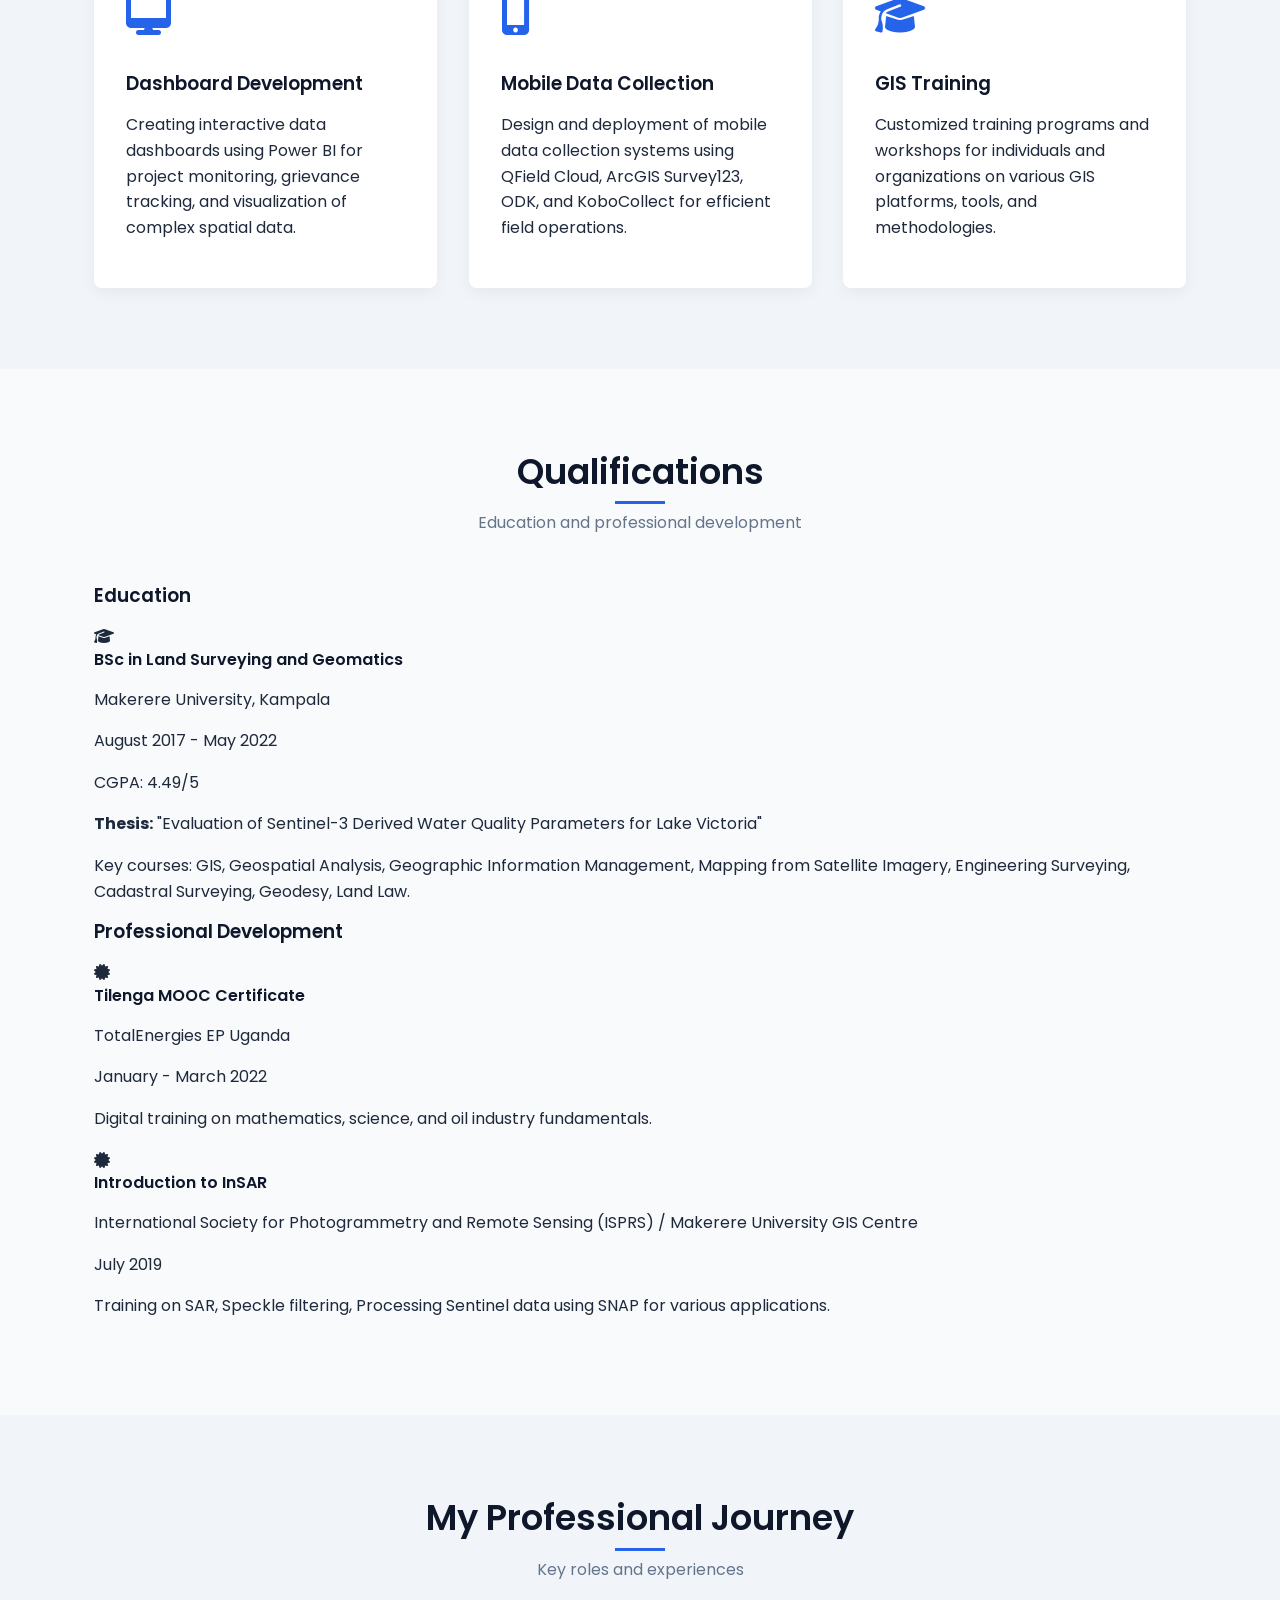
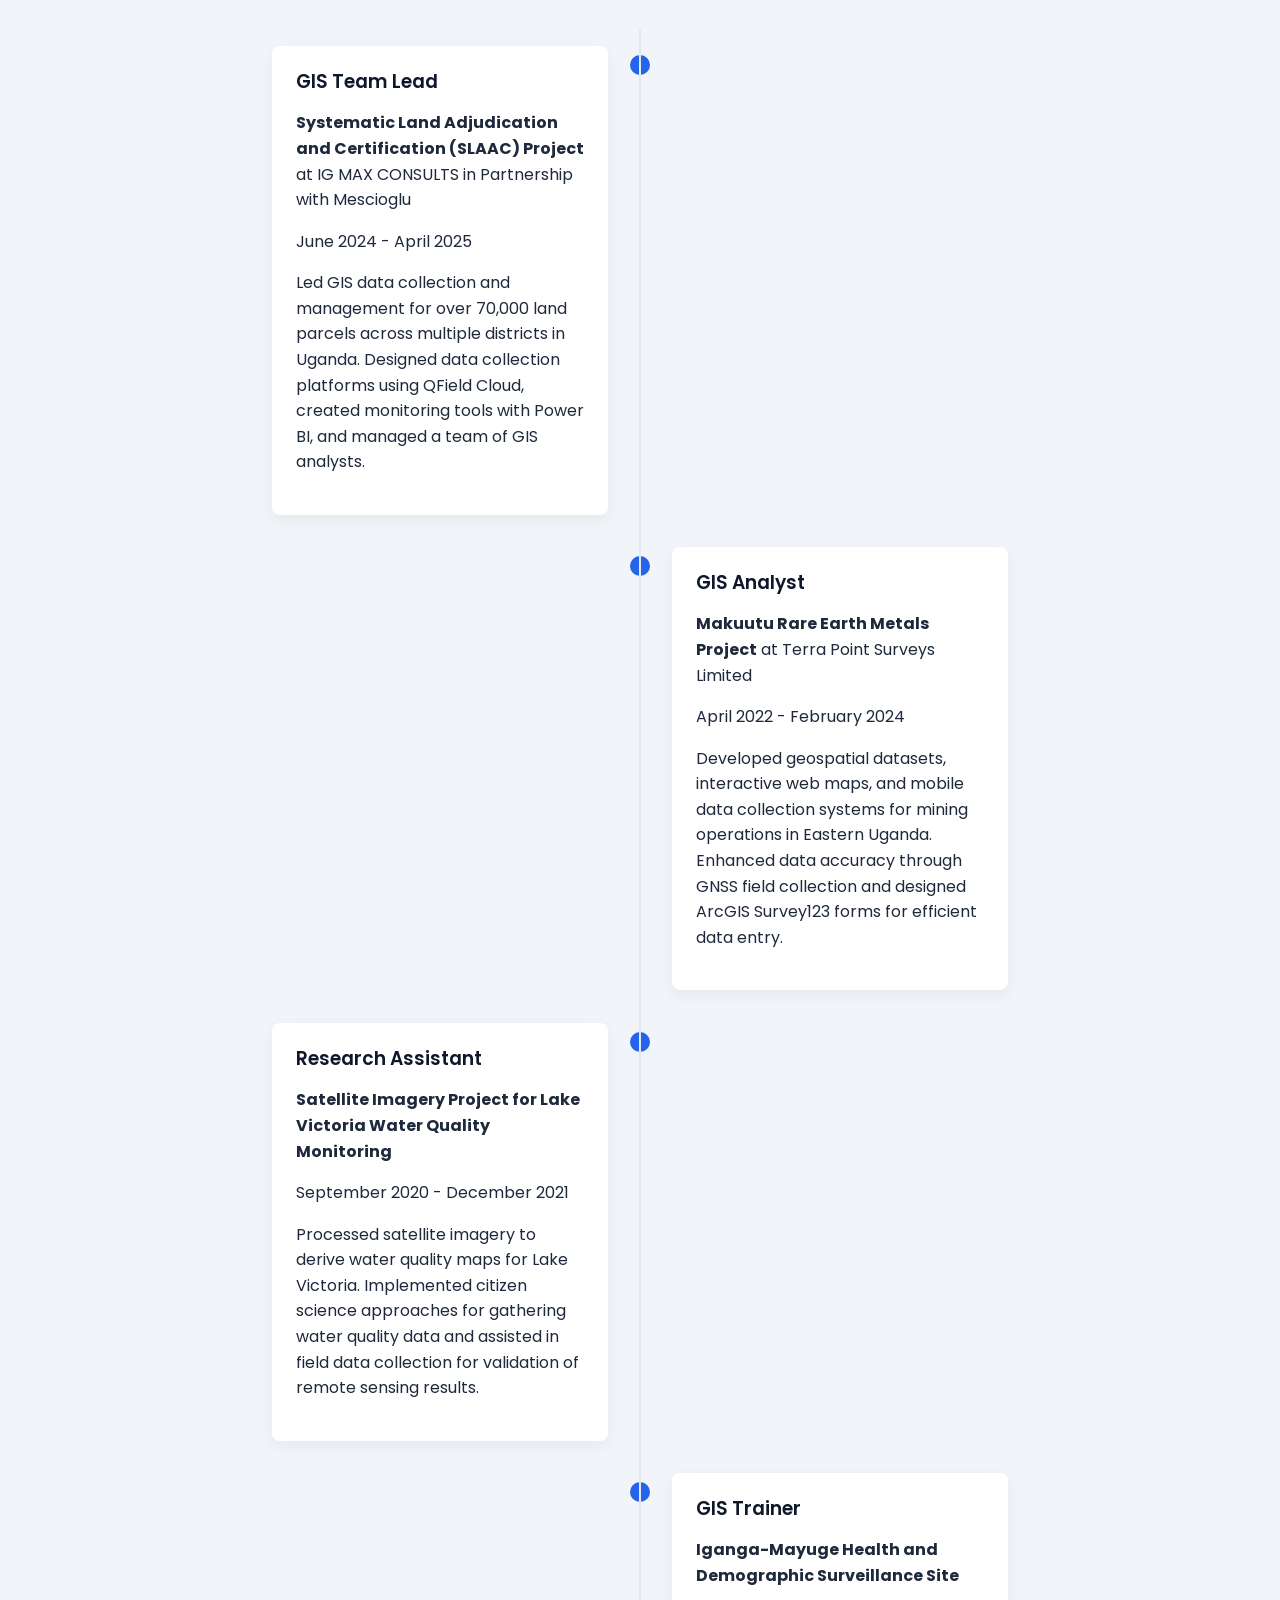
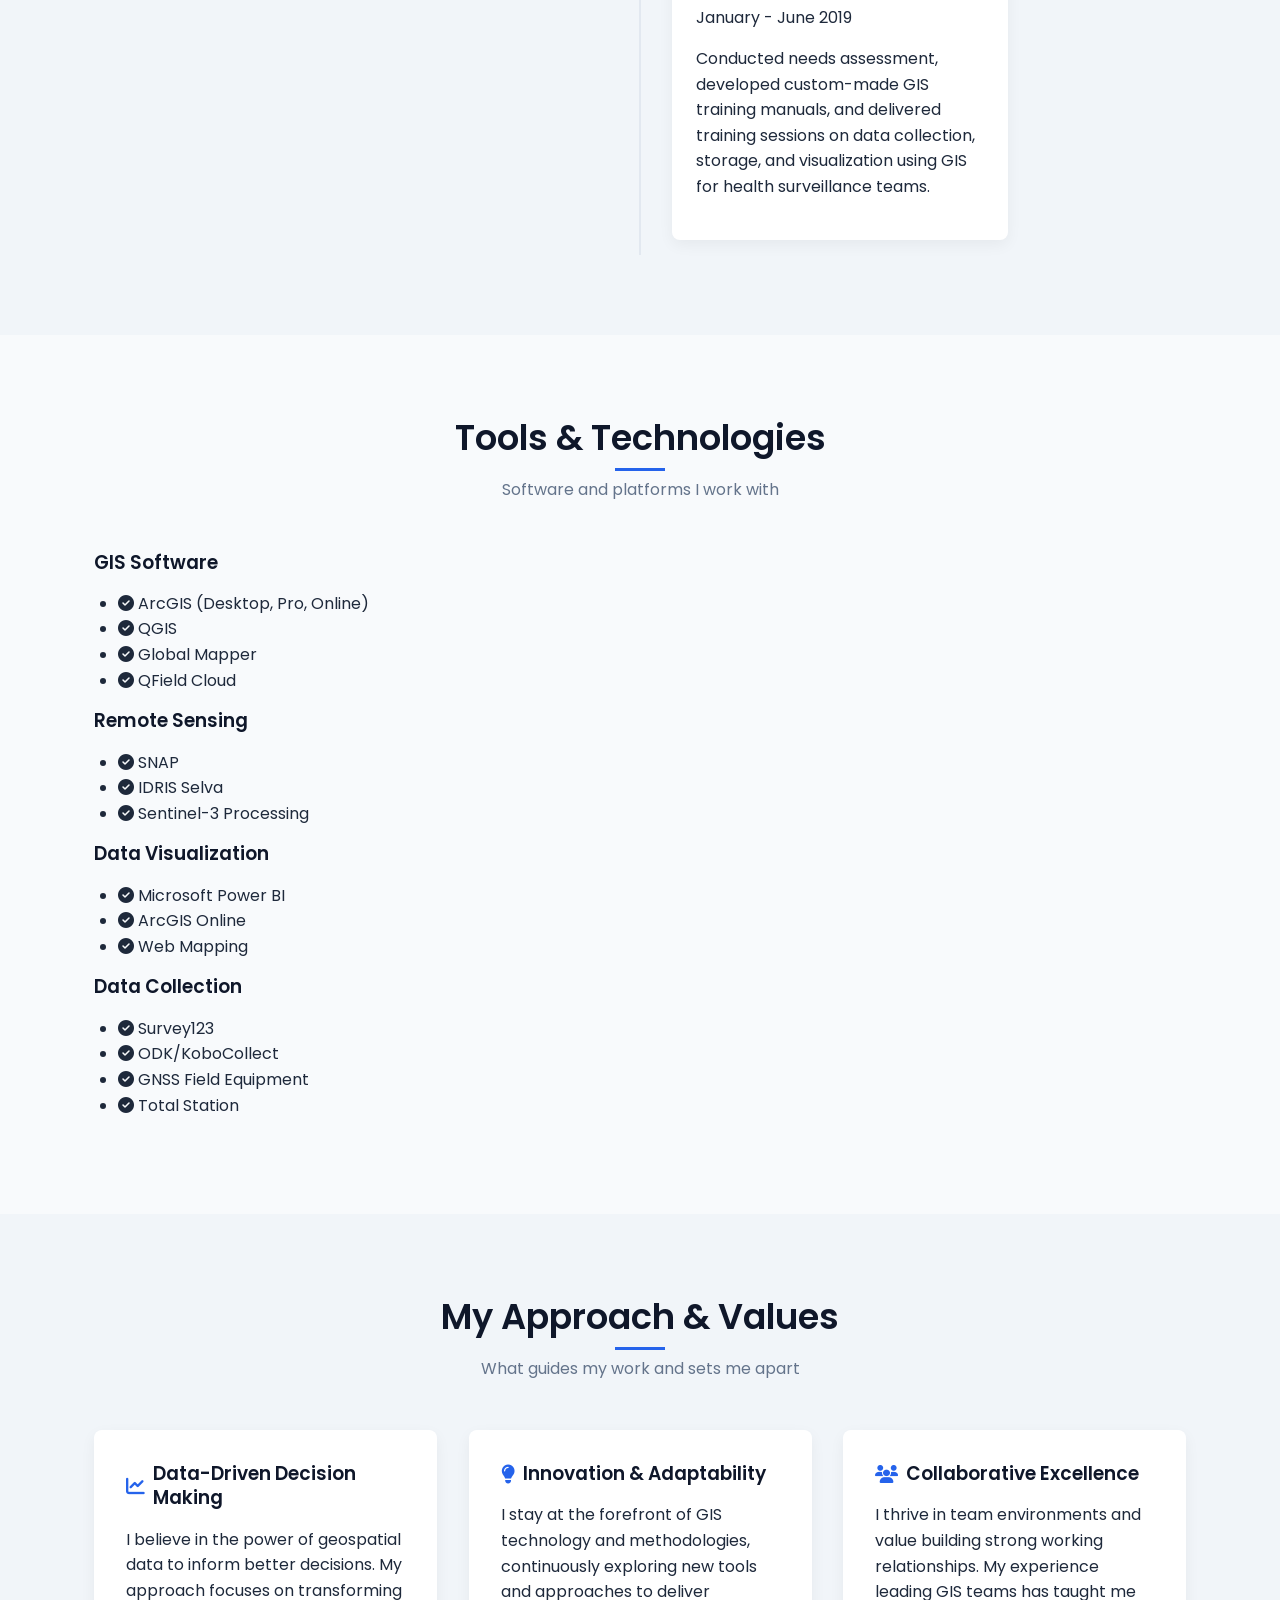
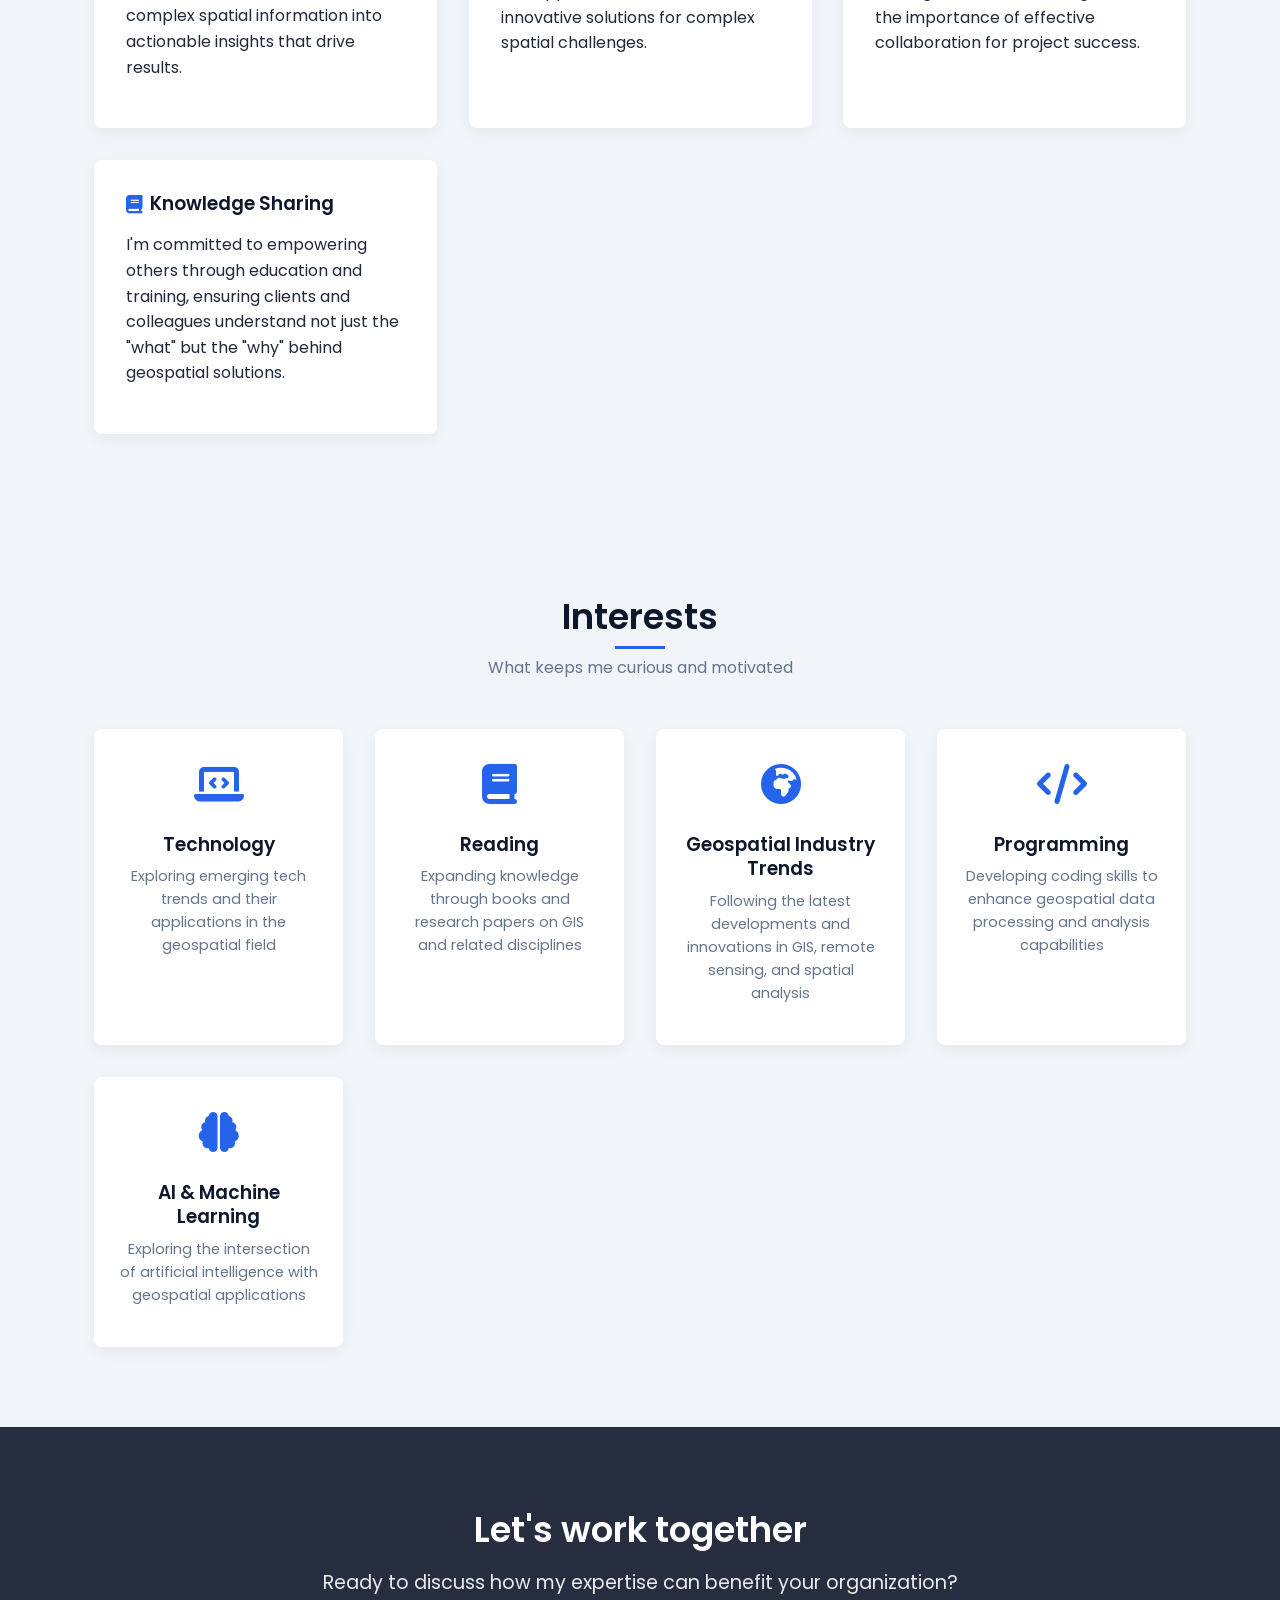
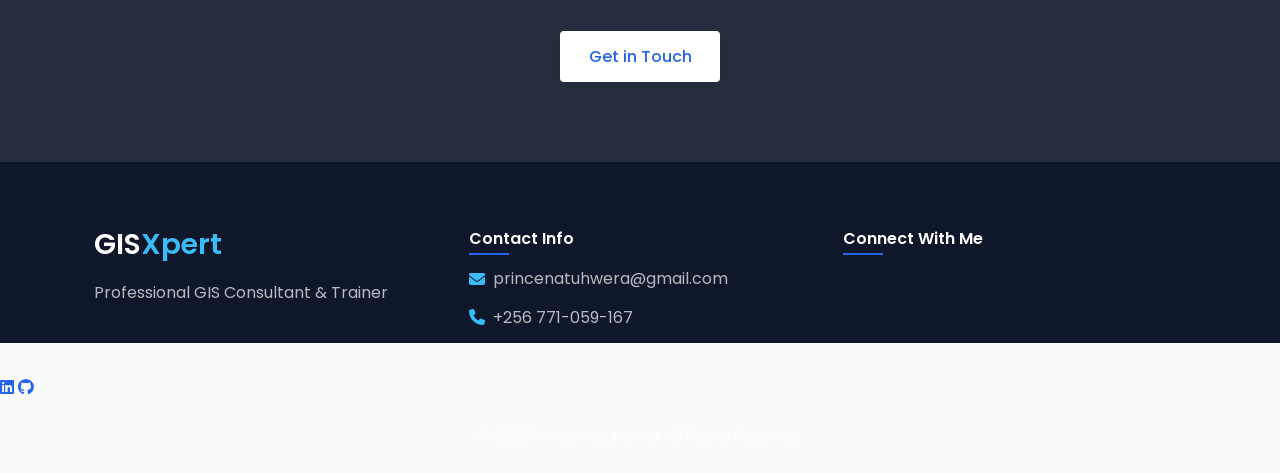
==== commit b68736b4: "Updated the pages for socials" ====
--- a/about.html
+++ b/about.html
@@ -367,8 +367,10 @@
                 <div class="footer-social">
                     <h4>Connect With Me</h4>
                     <div class="social-icons">
-                        <a href="#" target="_blank"><i class="fab fa-linkedin"></i></a>
-                        <a href="#" target="_blank"><i class="fab fa-github"></i></a>
+    </footer>
+    </footer>
+                        <a href="https://www.linkedin.com/in/natuhwera-prince-7251381bb/" target="_blank"><i class="fab fa-linkedin"></i></a>
+                        <a href="https://github.com/prince-natuhwera" target="_blank"><i class="fab fa-github"></i></a>
                     </div>
                 </div>
             </div>
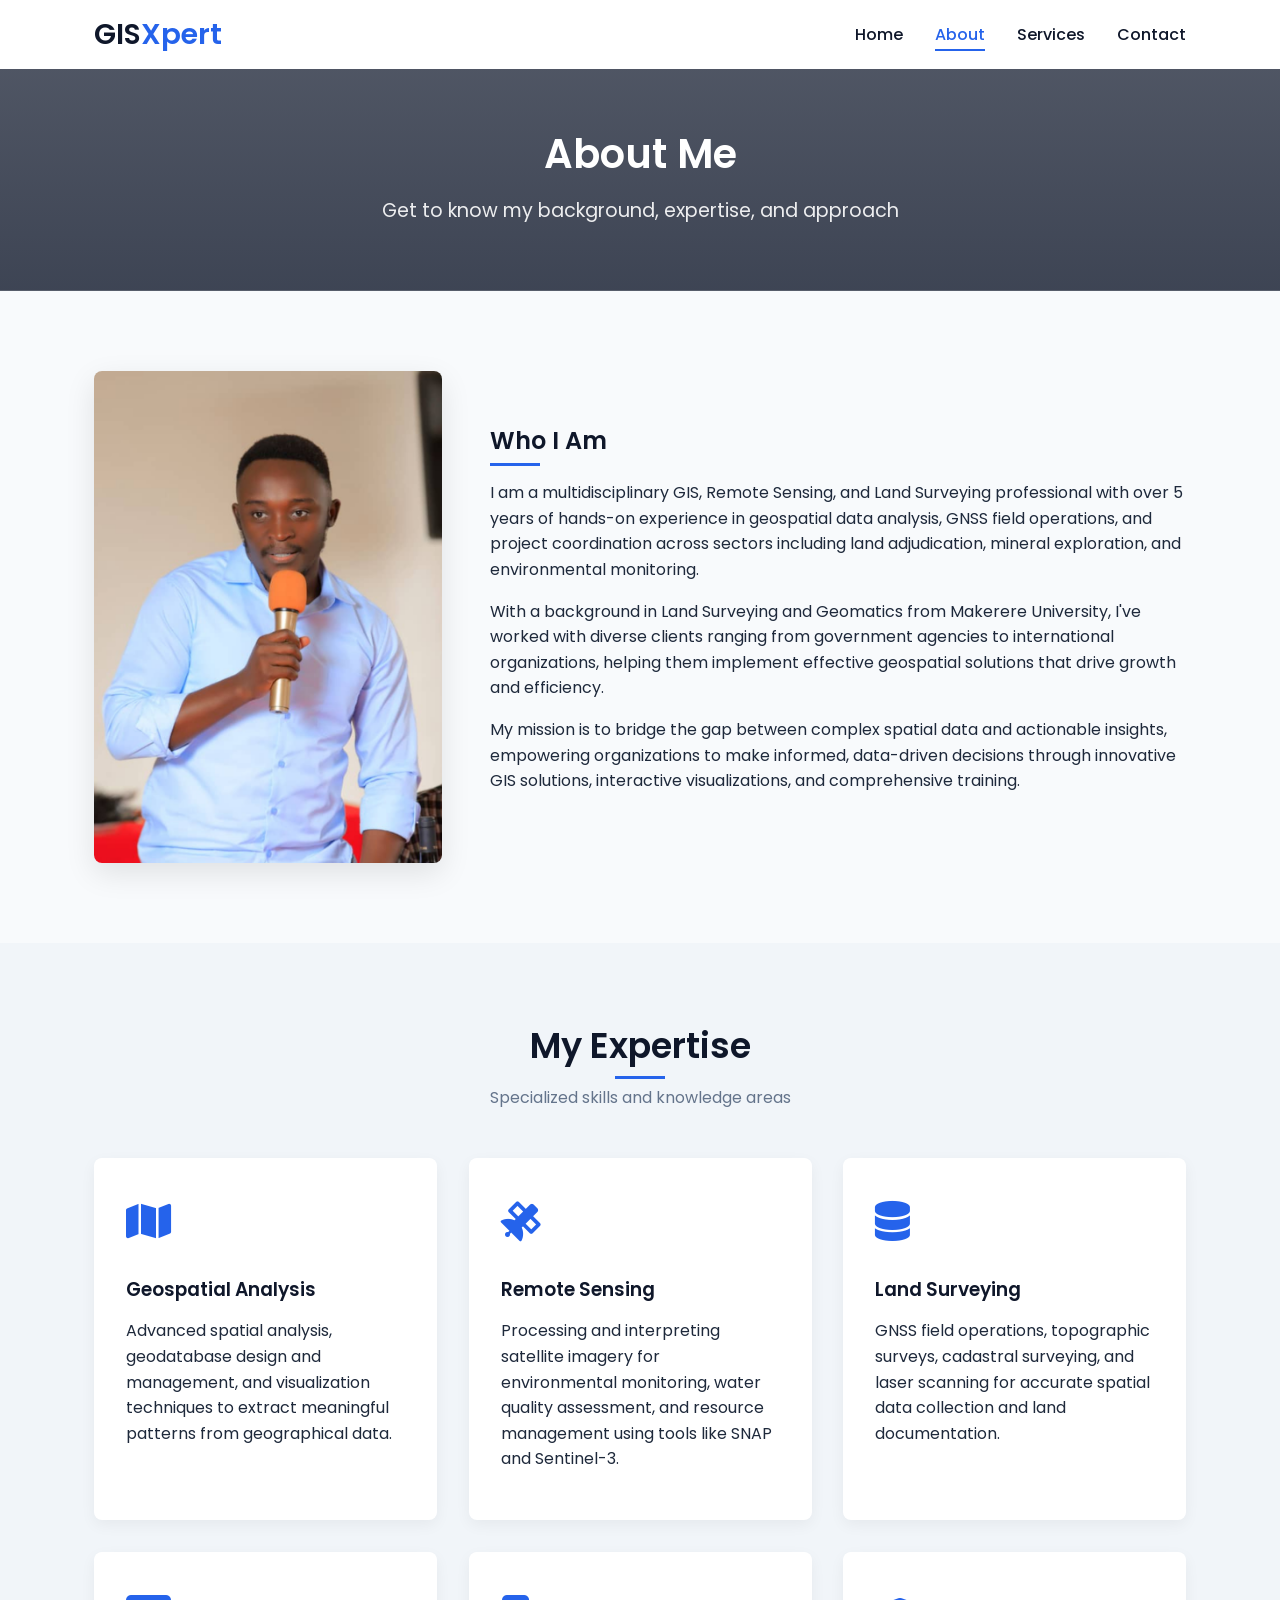
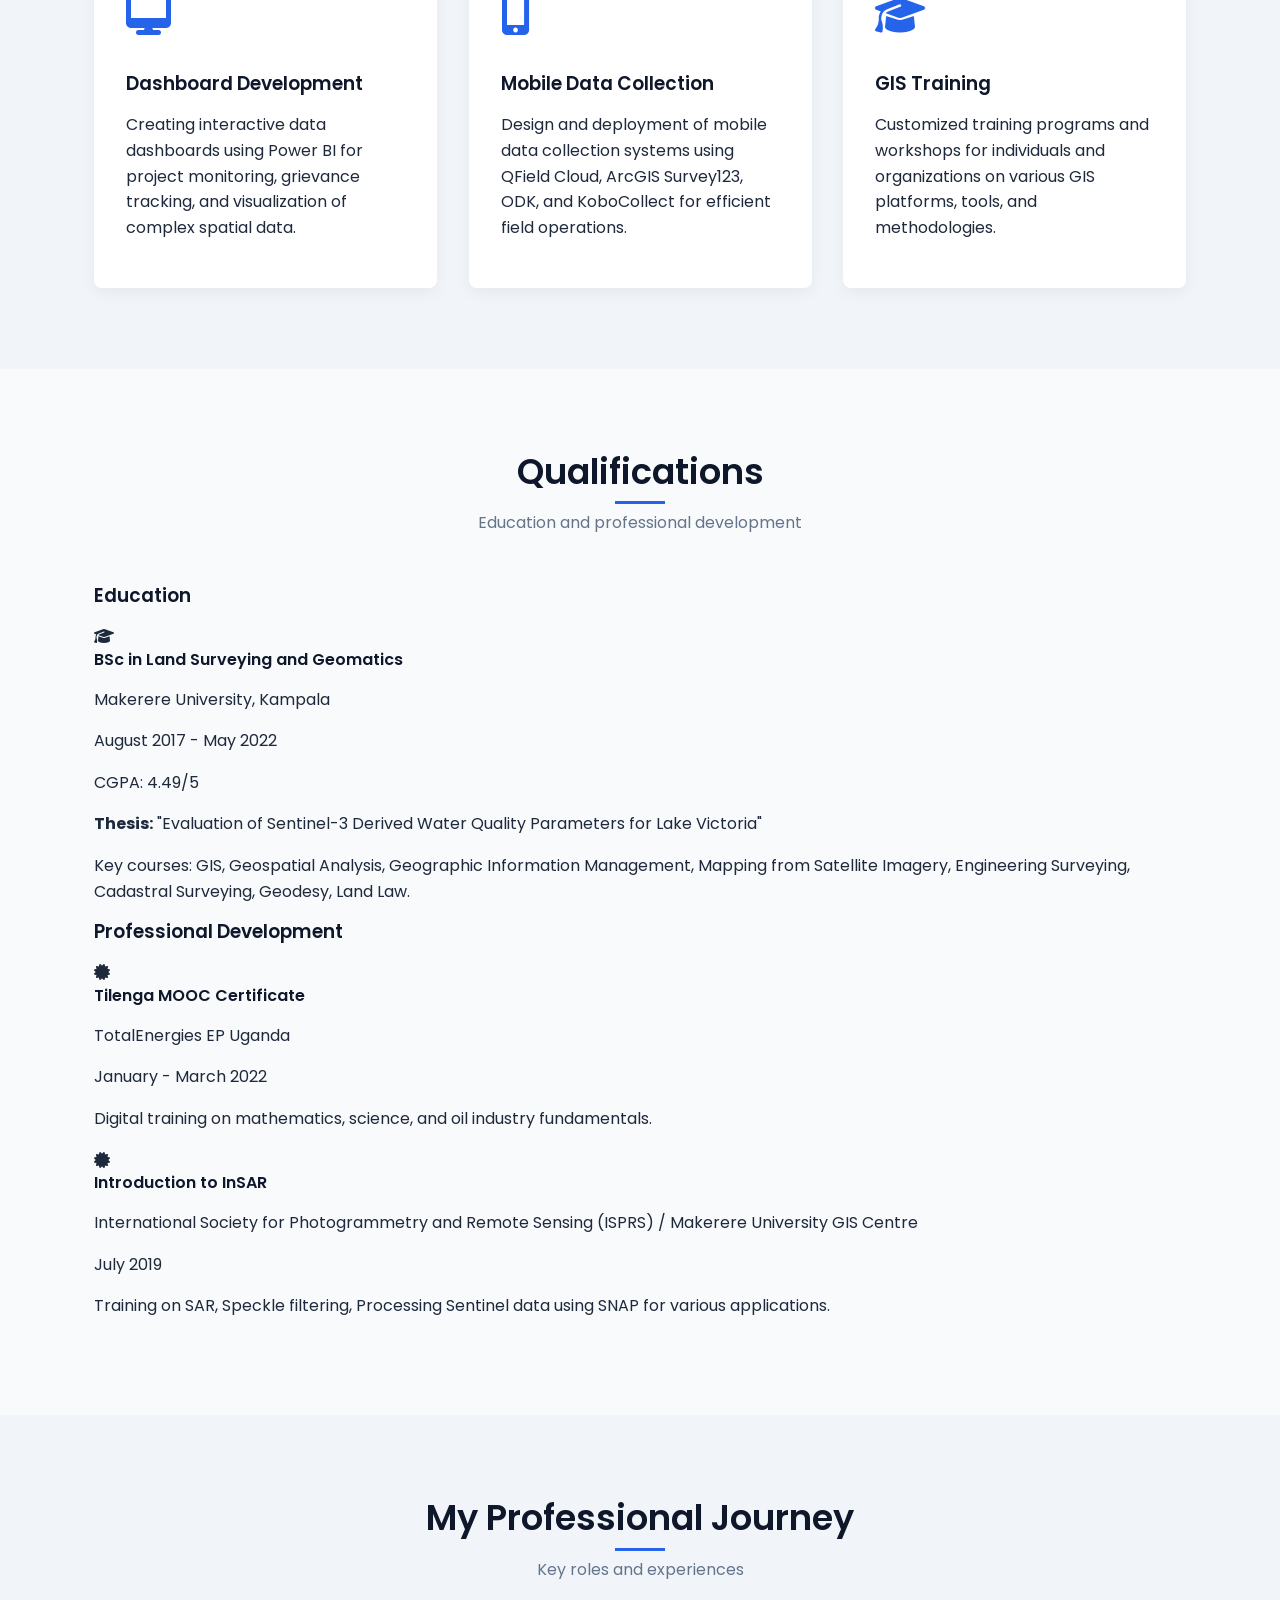
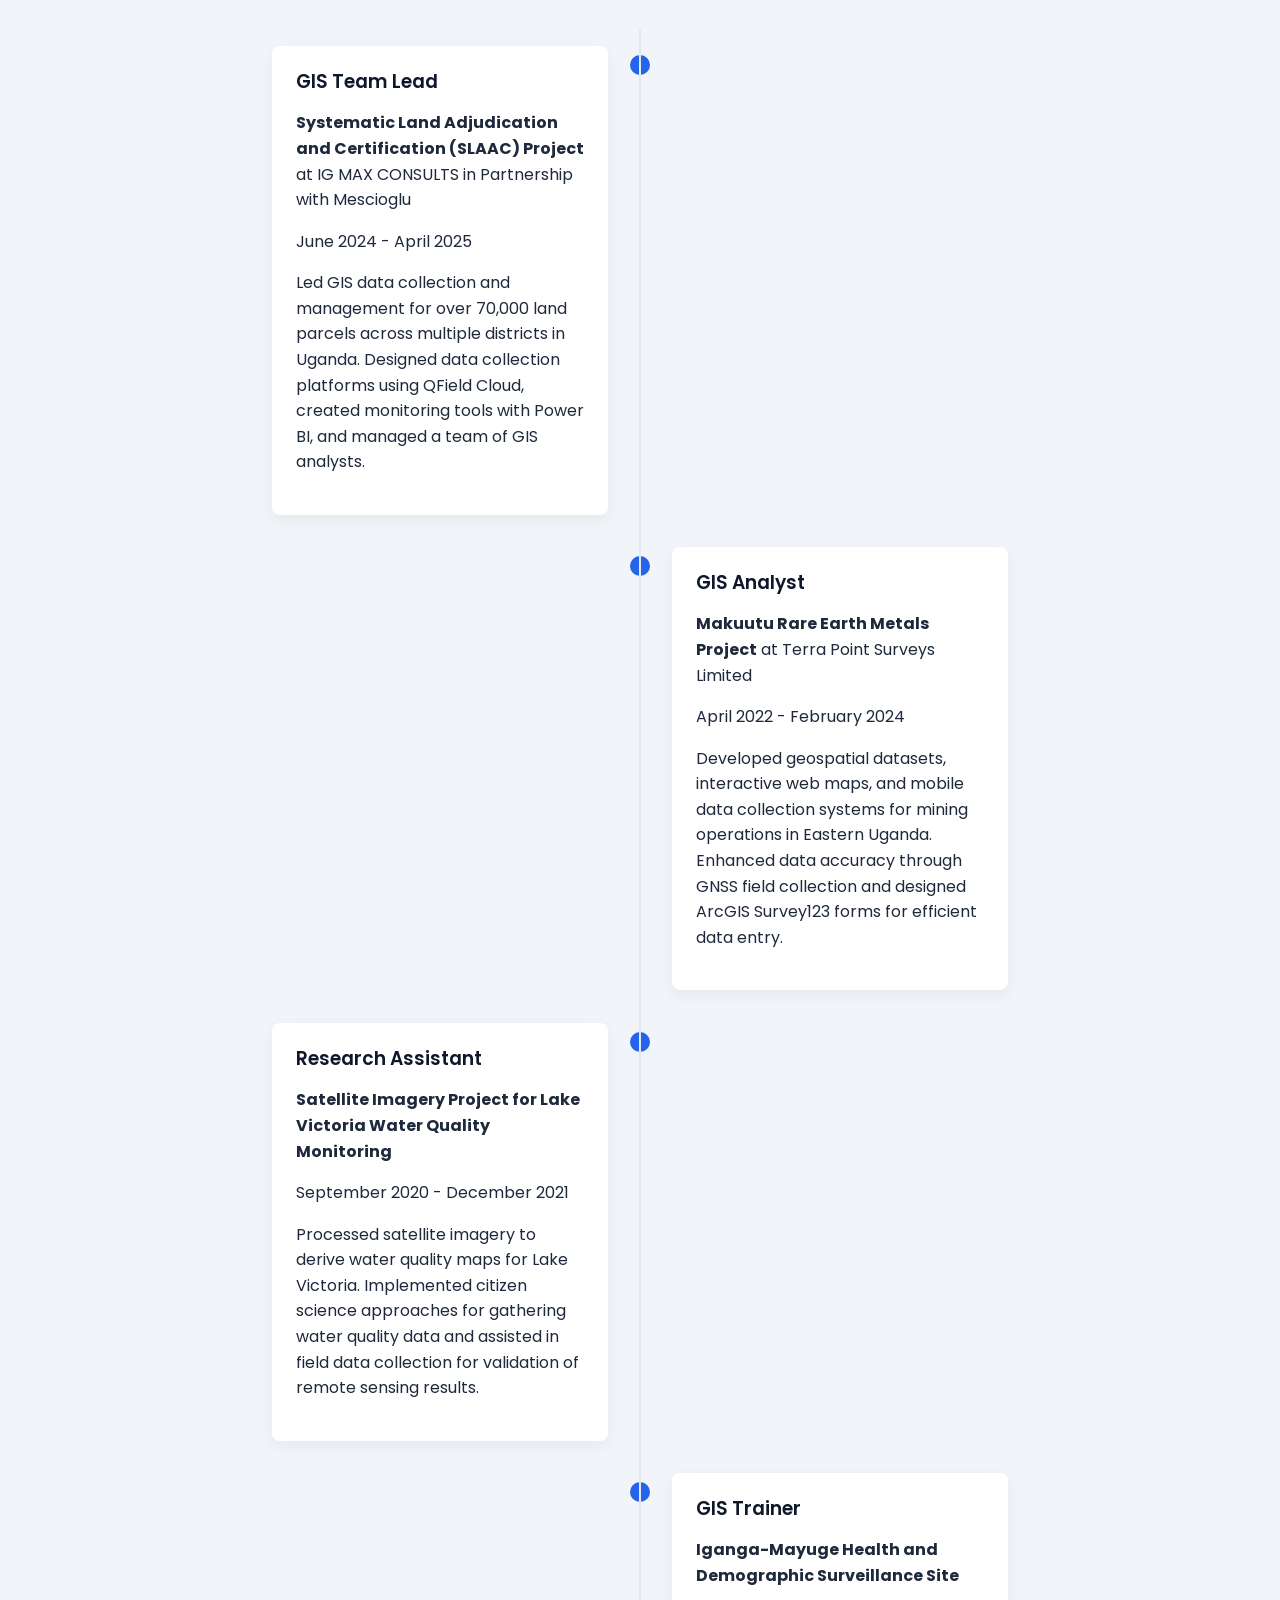
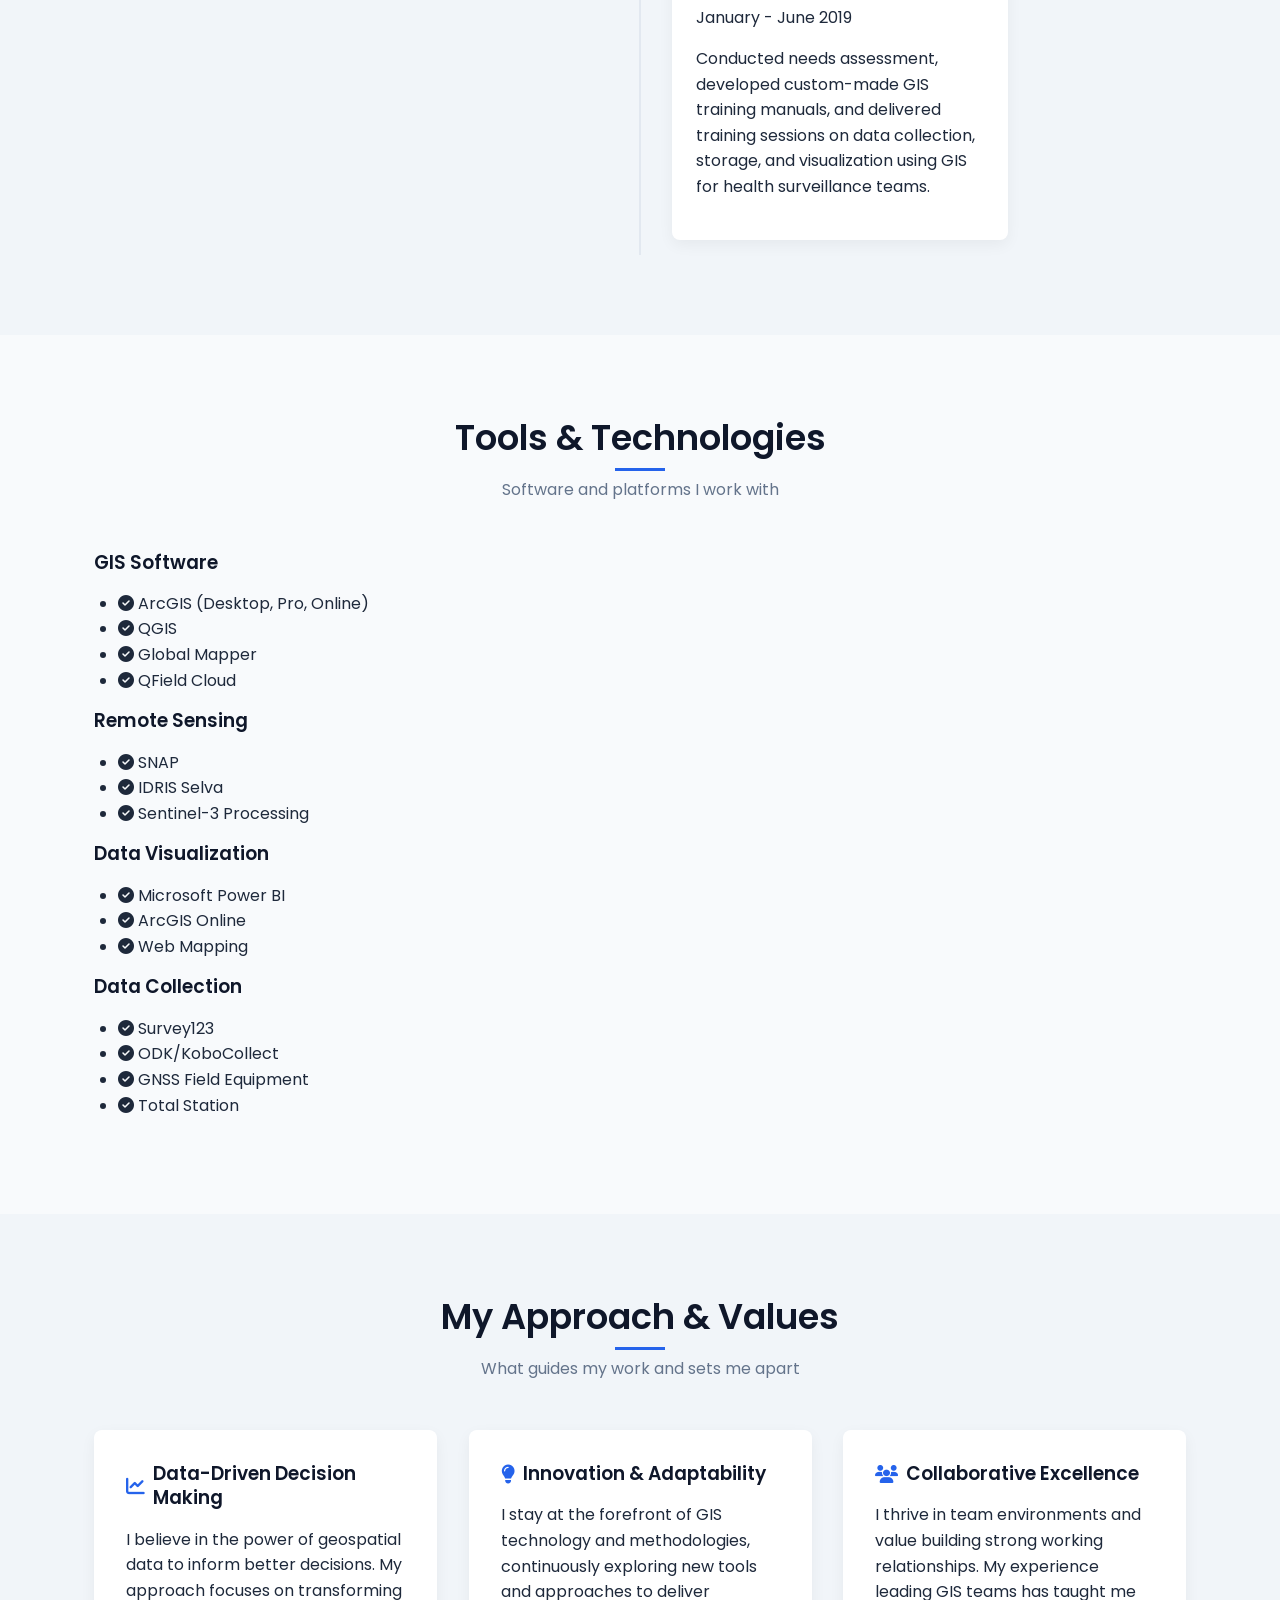
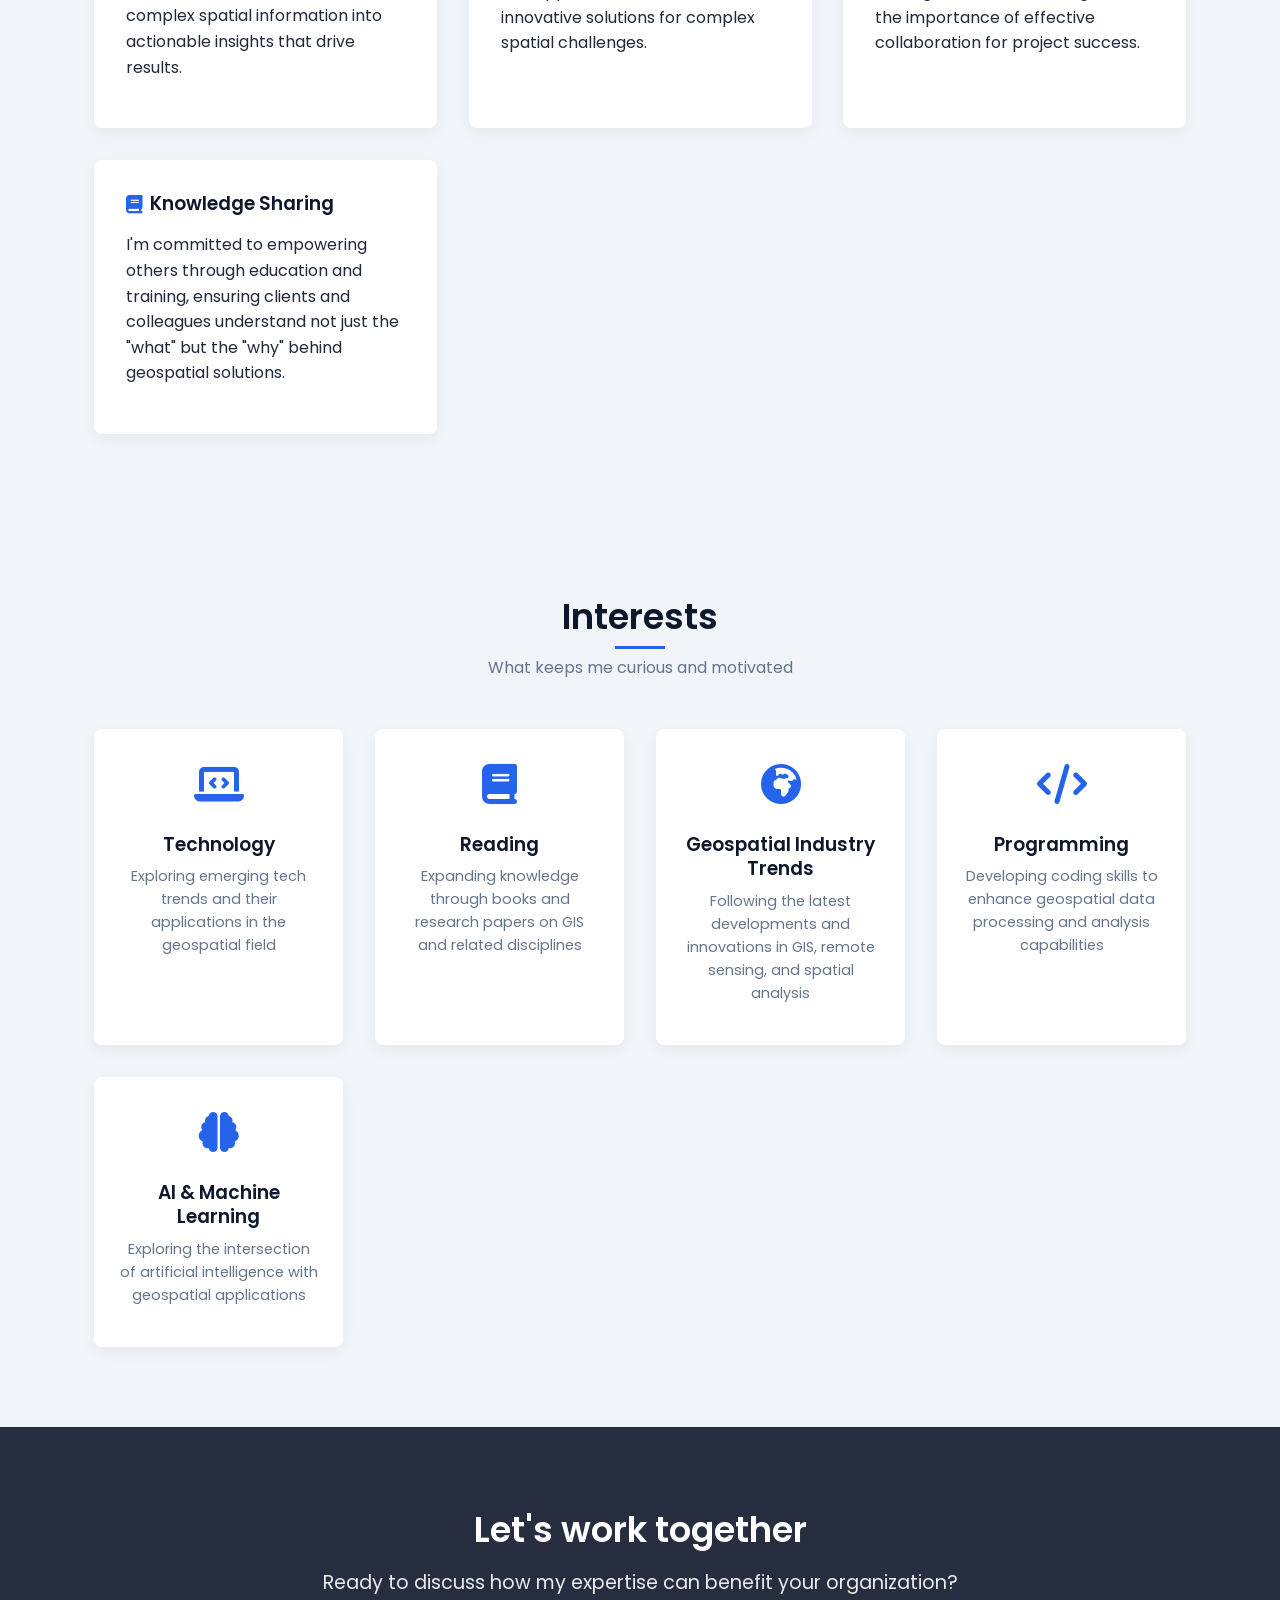
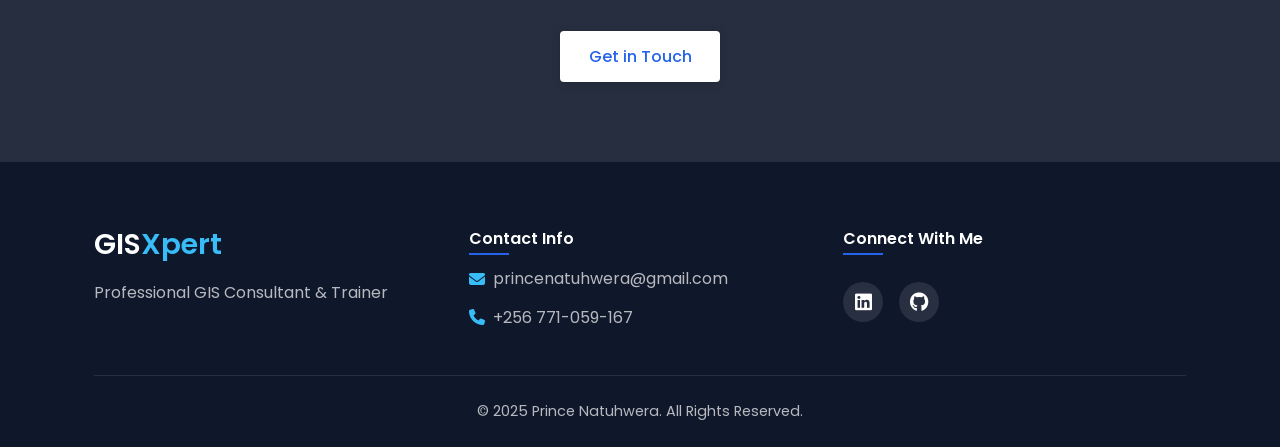
==== commit 56261bec: "Updated the pages for socials" ====
--- a/about.html
+++ b/about.html
@@ -367,8 +367,6 @@
                 <div class="footer-social">
                     <h4>Connect With Me</h4>
                     <div class="social-icons">
-    </footer>
-    </footer>
                         <a href="https://www.linkedin.com/in/natuhwera-prince-7251381bb/" target="_blank"><i class="fab fa-linkedin"></i></a>
                         <a href="https://github.com/prince-natuhwera" target="_blank"><i class="fab fa-github"></i></a>
                     </div>
